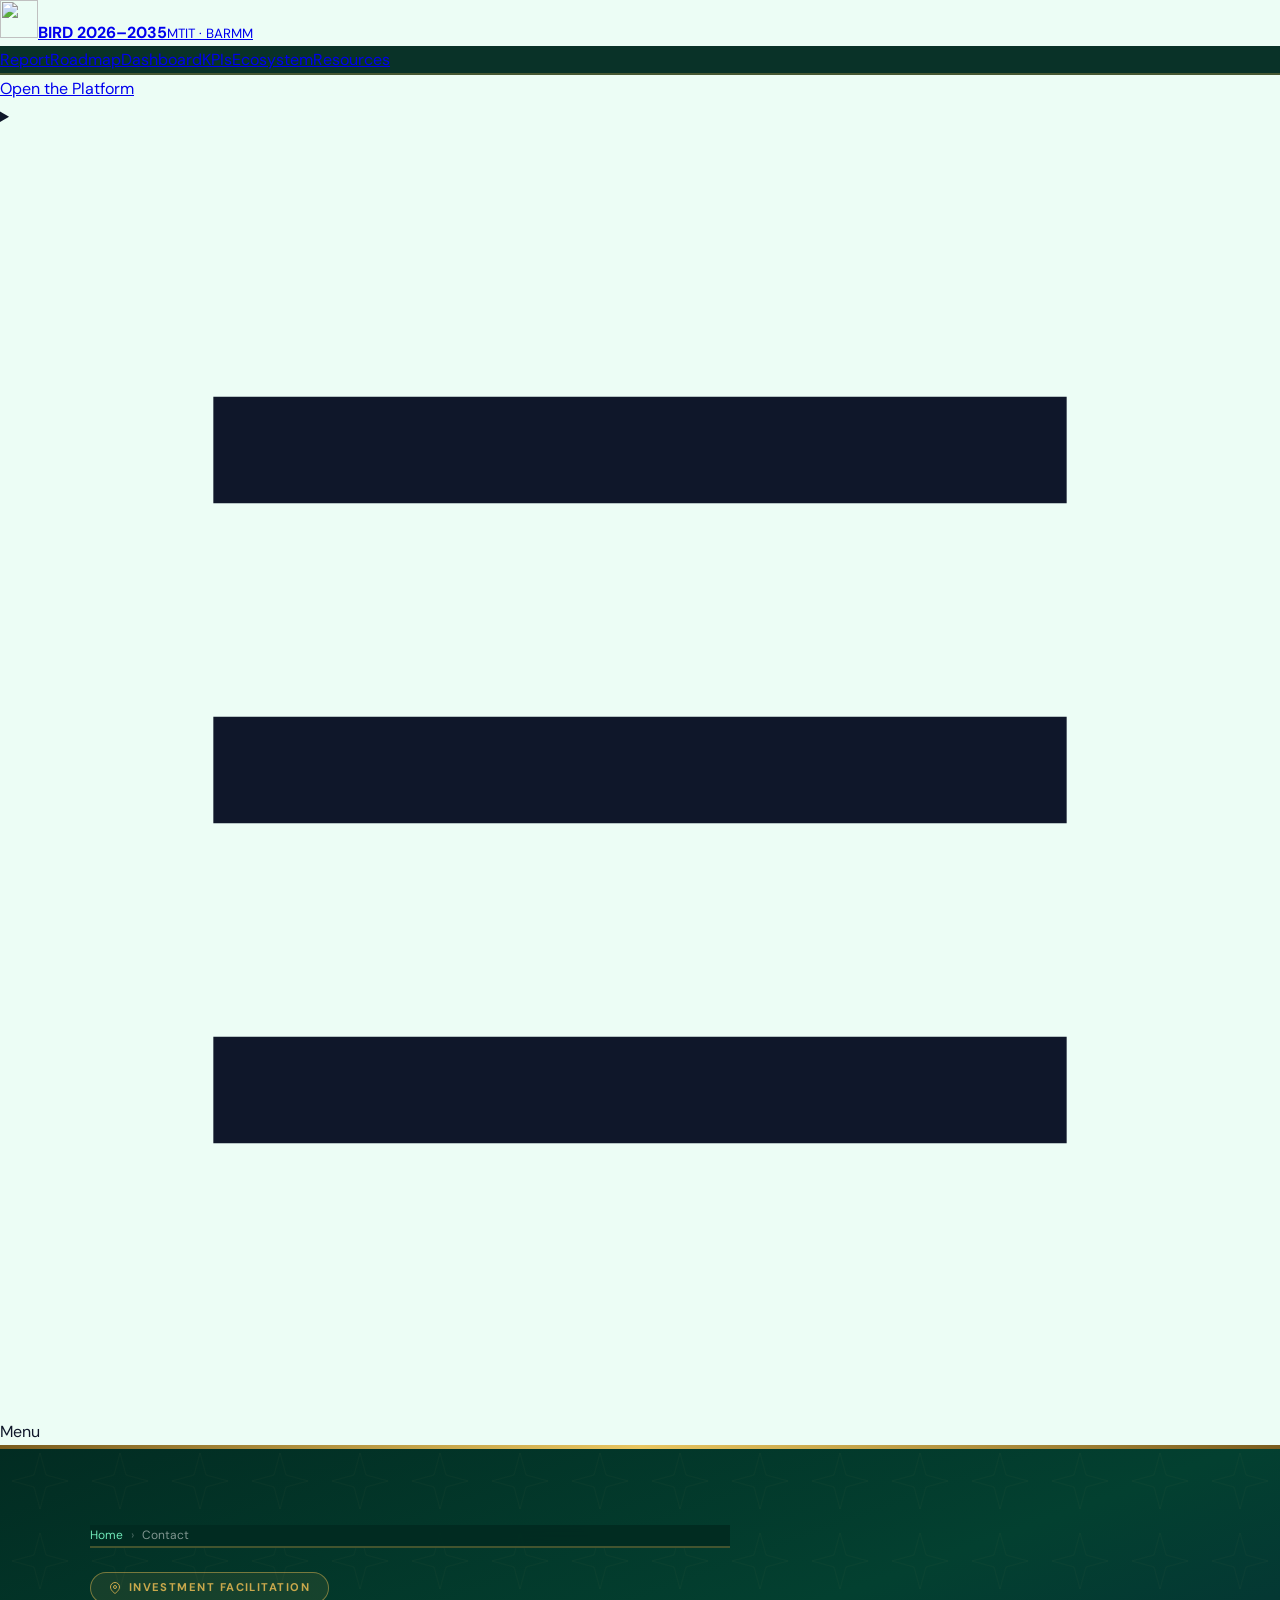
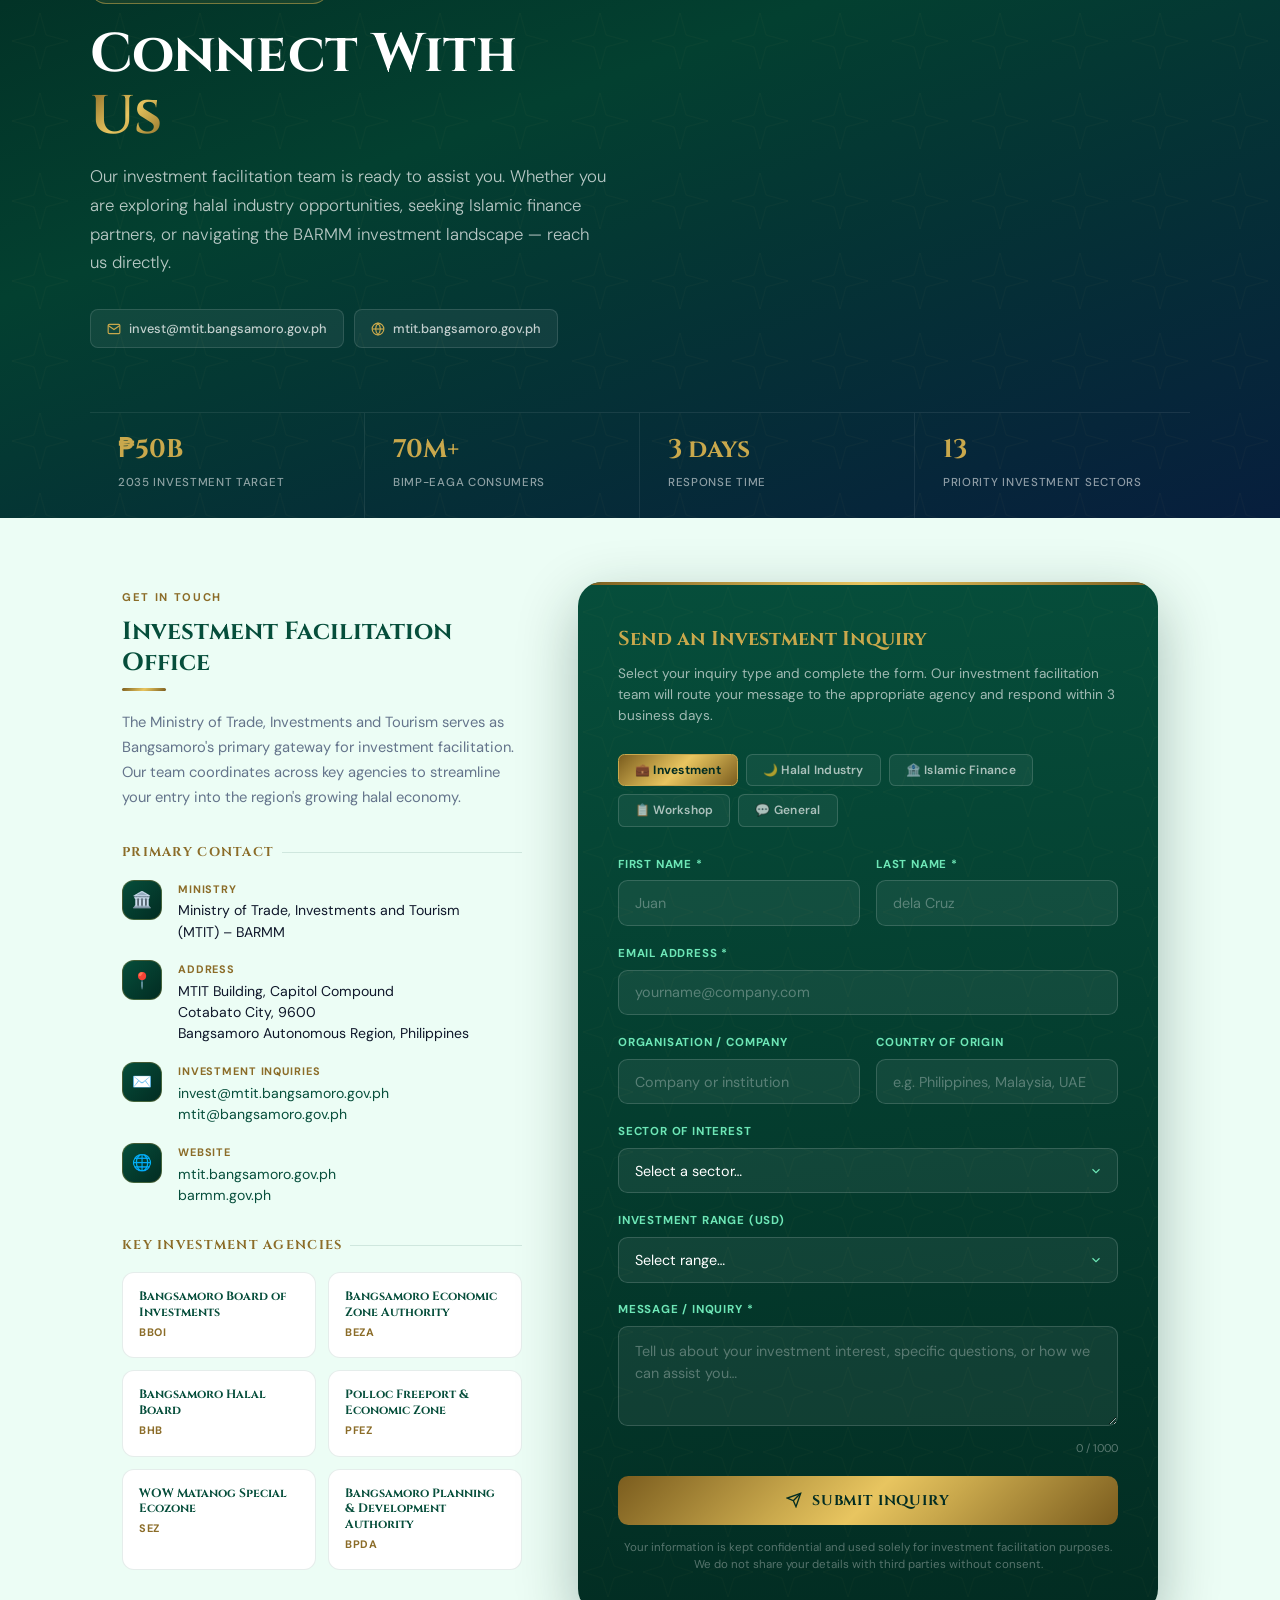
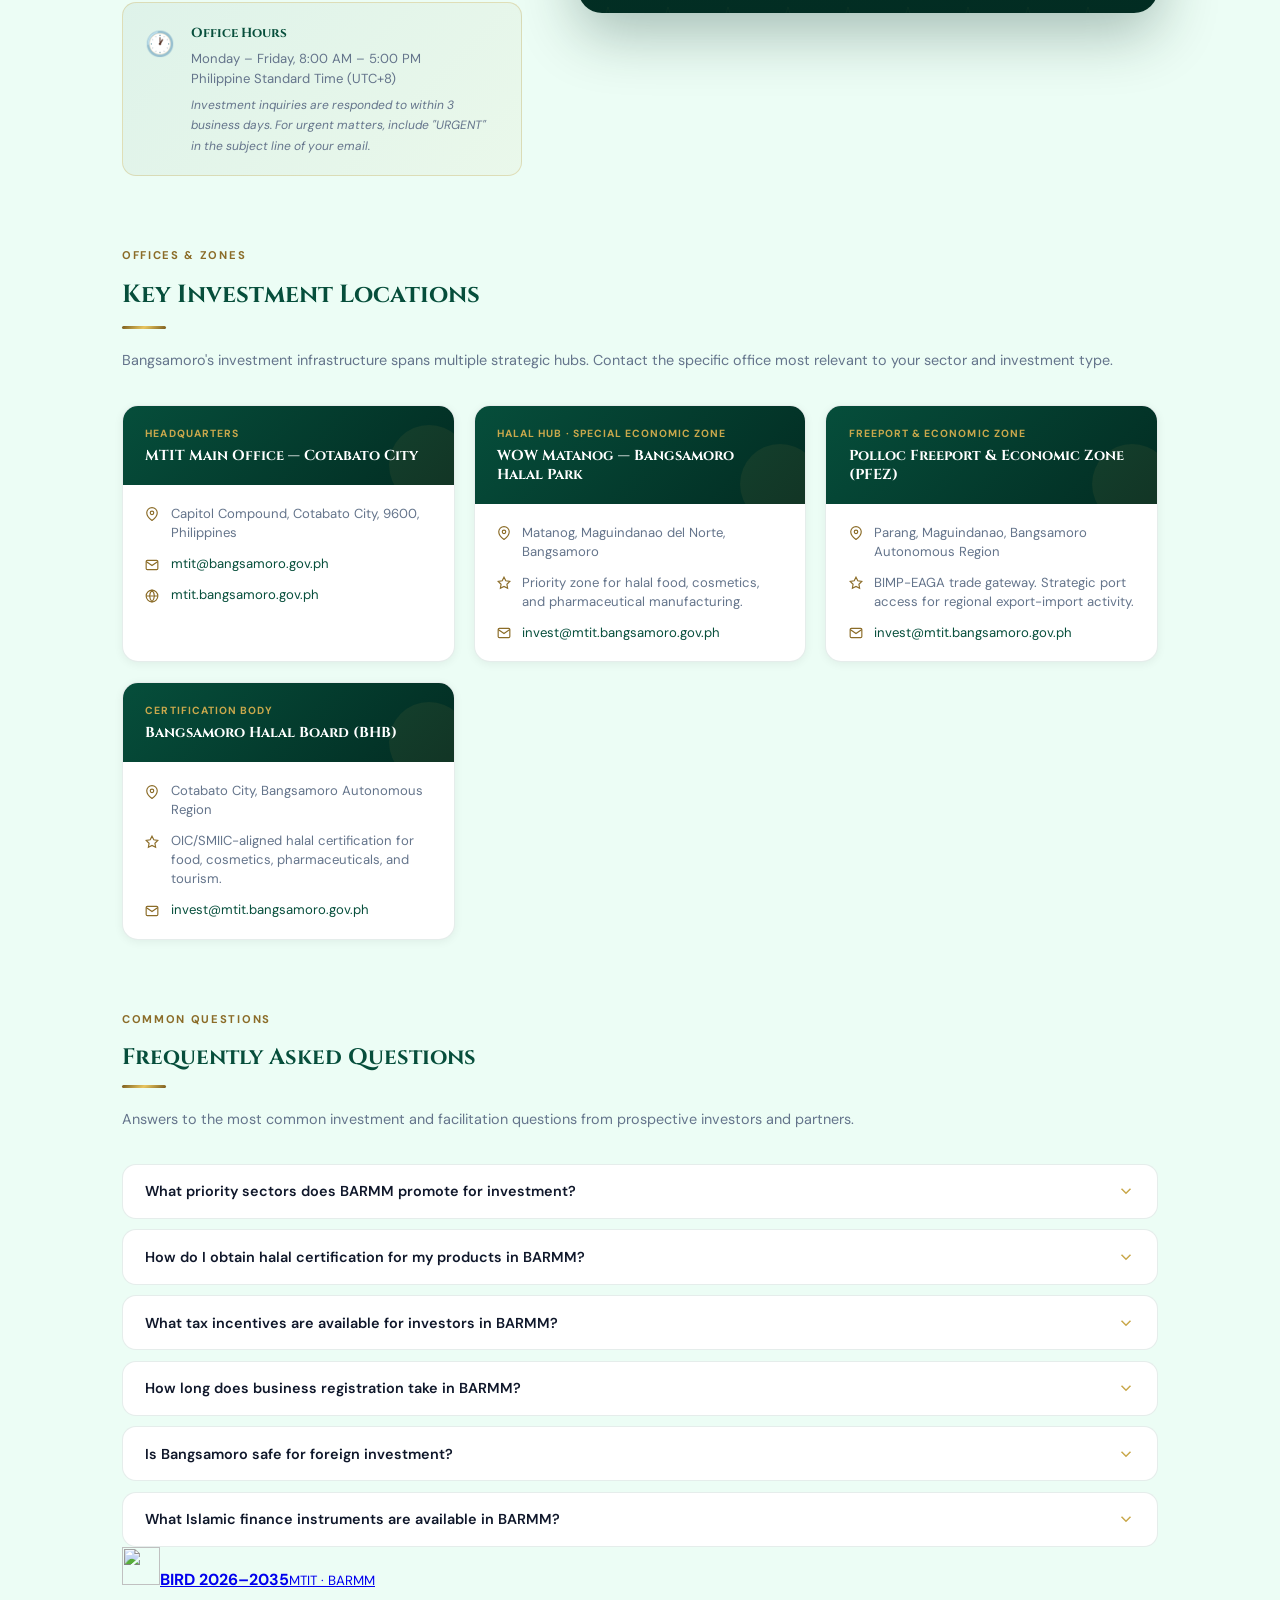
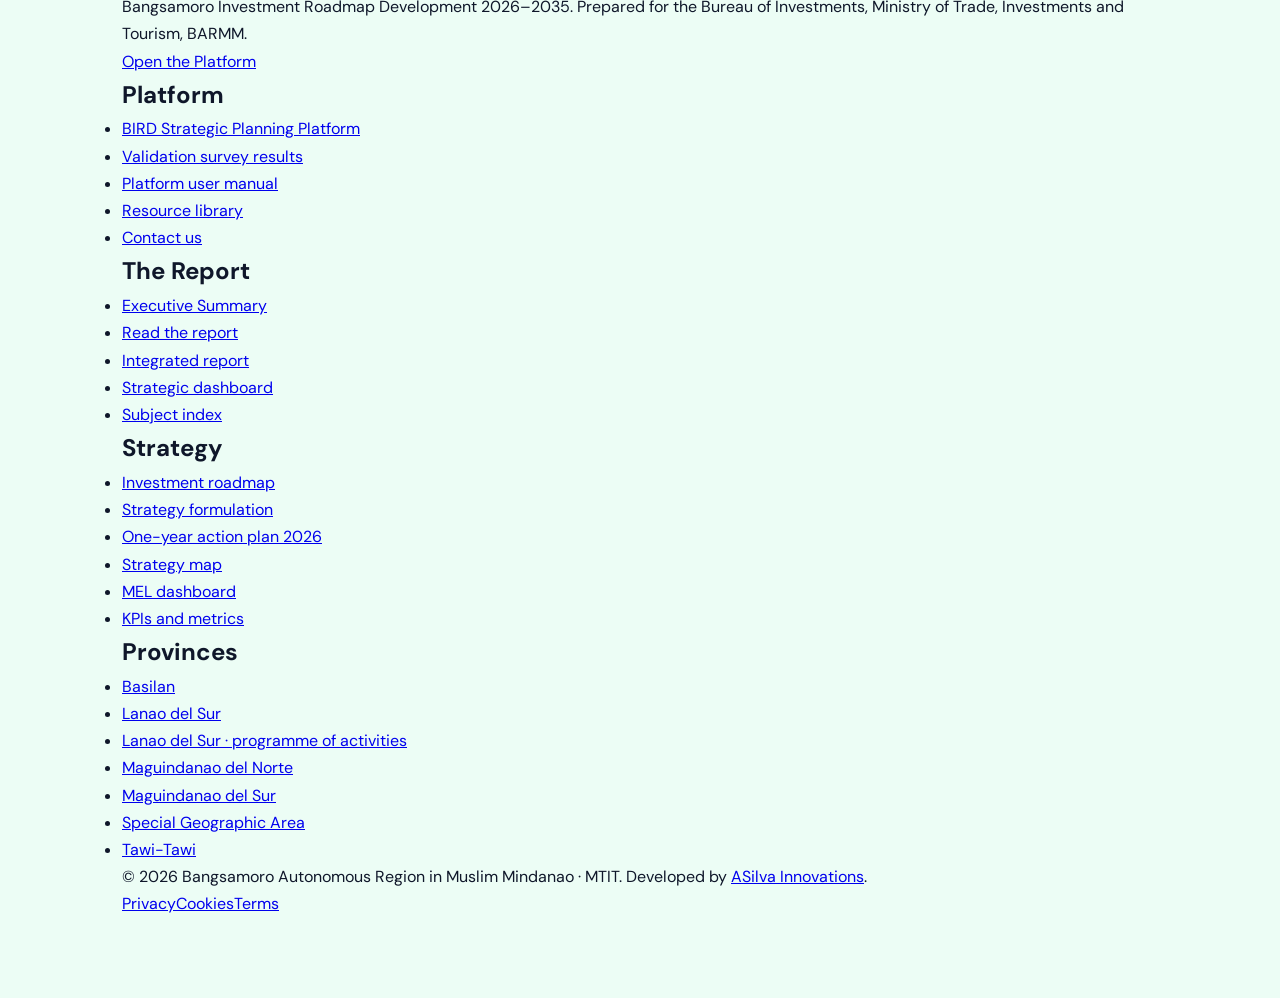
==== public/contact.html @ 00283b30 "Update print statement from 'Hello' to 'Goodbye'" ====
<!DOCTYPE html>
<html lang="en">
<head>
  <!-- Google tag (gtag.js) -->
<script async src="https://www.googletagmanager.com/gtag/js?id=G-2CNG7D15Q7"></script>
<script>
  window.dataLayer = window.dataLayer || [];
  function gtag(){dataLayer.push(arguments);}
  gtag('js', new Date());

  gtag('config', 'G-2CNG7D15Q7');
</script>
<meta charset="UTF-8">
<meta name="viewport" content="width=device-width, initial-scale=1.0">
<meta name="description" content="Contact MTIT-BARMM — Ministry of Trade, Investments and Tourism, Bangsamoro Autonomous Region. Reach our investment facilitation team for inquiries about halal industry, Islamic finance, and business opportunities.">
<title>Contact Us | MTIT–BARMM Investment Facilitation</title>
<link href="https://fonts.googleapis.com/css2?family=Cinzel:wght@400;600;700;900&family=DM+Sans:ital,wght@0,300;0,400;0,500;0,600;1,400&display=swap" rel="stylesheet">
<style>
/* ===== DESIGN TOKENS ===== */
:root{
  --dark-green:#022c22; --primary-green:#064e3b; --mid-green:#065f46;
  --light-green:#6ee7b7; --cream:#ecfdf5; --white:#ffffff;
  --text-dark:#0f172a; --text-muted:#64748b;
  --gold:#C9A84C; --gold-light:#E8C560; --gold-dark:#8B6C28;
  --gold-border:rgba(201,168,76,0.32); --gold-border-strong:rgba(201,168,76,0.55);
  --gold-glow:rgba(201,168,76,0.18);
  --gold-grad:linear-gradient(135deg,#7a5c1e 0%,#c9a84c 35%,#e8c560 50%,#c9a84c 65%,#7a5c1e 100%);
  --shadow-sm:0 2px 10px rgba(0,0,0,.06);
  --shadow-md:0 8px 30px rgba(0,0,0,.1);
  --shadow-lg:0 20px 60px rgba(0,0,0,.15);
}
*{margin:0;padding:0;box-sizing:border-box;}
html{scroll-behavior:smooth;}
body{font-family:'DM Sans',sans-serif;background:var(--cream);color:var(--text-dark);overflow-x:hidden;line-height:1.7;}

/* ===== NAV ===== */
nav{background:rgba(2,44,34,.97);backdrop-filter:blur(16px);position:sticky;top:0;z-index:300;border-bottom:2px solid var(--gold-border);transition:box-shadow .4s;}
nav.scrolled{box-shadow:0 4px 30px rgba(0,0,0,.5);}
.nav-inner{max-width:1300px;margin:0 auto;padding:.55rem 2rem;display:flex;justify-content:space-between;align-items:center;gap:1rem;}
.nav-logo img{height:52px;width:auto;object-fit:contain;display:block;}
.nav-links{display:flex;gap:1.5rem;list-style:none;align-items:center;}
.nav-links a{color:var(--light-green);text-decoration:none;font-size:.82rem;font-weight:500;letter-spacing:.03em;transition:color .3s;position:relative;white-space:nowrap;}
.nav-links a::after{content:'';position:absolute;bottom:-3px;left:0;width:0;height:2px;background:var(--gold);transition:width .3s;}
.nav-links a:hover{color:var(--gold);}
.nav-links a:hover::after{width:100%;}
.nav-links a.active{color:var(--gold);}
.nav-links a.active::after{width:100%;}
.nav-cta{background:var(--gold-grad)!important;color:var(--dark-green)!important;padding:.55rem 1.25rem;border-radius:.4rem;font-weight:700!important;font-size:.78rem!important;letter-spacing:.04em;text-transform:uppercase;}
.nav-cta::after{display:none!important;}
.nav-cta:hover{transform:translateY(-1px);box-shadow:0 6px 20px rgba(201,168,76,.35);}

/* ===== HERO ===== */
.hero{
  position:relative;overflow:hidden;
  background:linear-gradient(160deg,var(--dark-green) 0%,#034030 40%,#071e3d 100%);
  padding:5rem 2rem 0;
  color:white;
}
.hero::before{
  content:'';position:absolute;inset:0;
  background-image:url("data:image/svg+xml,%3Csvg width='80' height='80' viewBox='0 0 80 80' xmlns='http://www.w3.org/2000/svg'%3E%3Cpath d='M40 8L46 30L68 36L46 42L40 64L34 42L12 36L34 30Z' fill='none' stroke='%23C9A84C' stroke-width='0.5' opacity='0.07'/%3E%3C/svg%3E");
  pointer-events:none;
}
.hero::after{content:'';position:absolute;top:0;left:0;right:0;height:4px;background:var(--gold-grad);}
.hero-inner{max-width:1100px;margin:0 auto;position:relative;z-index:1;}
.hero-content{max-width:640px;padding-bottom:4rem;}
.breadcrumb{display:flex;align-items:center;gap:.5rem;margin-bottom:1.5rem;font-size:.75rem;color:rgba(255,255,255,.5);}
.breadcrumb a{color:var(--light-green);text-decoration:none;transition:color .3s;}
.breadcrumb a:hover{color:var(--gold);}
.breadcrumb-sep{color:rgba(255,255,255,.3);}
.hero-eyebrow{
  display:inline-flex;align-items:center;gap:.5rem;
  background:rgba(201,168,76,.1);border:1px solid var(--gold-border-strong);
  color:var(--gold);padding:.35rem 1.1rem;border-radius:2rem;
  font-size:.7rem;font-weight:700;letter-spacing:.13em;text-transform:uppercase;margin-bottom:1.25rem;
}
.hero-content h1{font-family:'Cinzel',serif;font-size:clamp(2rem,4.5vw,3.4rem);font-weight:700;line-height:1.15;margin-bottom:.85rem;}
.hero-content h1 .gold{background:var(--gold-grad);-webkit-background-clip:text;-webkit-text-fill-color:transparent;background-clip:text;}
.hero-content .lead{font-size:1.05rem;color:rgba(255,255,255,.72);max-width:520px;font-weight:300;line-height:1.7;margin-bottom:2rem;}
.hero-quick-links{display:flex;flex-wrap:wrap;gap:.65rem;}
.quick-link{
  display:flex;align-items:center;gap:.5rem;
  background:rgba(255,255,255,.06);border:1px solid rgba(255,255,255,.12);
  color:rgba(255,255,255,.75);padding:.5rem 1rem;border-radius:.5rem;
  font-size:.8rem;font-weight:500;text-decoration:none;
  transition:all .3s;
}
.quick-link svg{width:14px;height:14px;color:var(--gold);flex-shrink:0;}
.quick-link:hover{background:rgba(201,168,76,.1);border-color:var(--gold-border-strong);color:white;}

/* Hero visual strip */
.hero-strip{
  display:grid;grid-template-columns:repeat(4,1fr);
  border-top:1px solid rgba(255,255,255,.08);
  margin-top:0;
}
.strip-item{
  padding:1.5rem 1.75rem;border-right:1px solid rgba(255,255,255,.08);
  transition:background .3s;
}
.strip-item:last-child{border-right:none;}
.strip-item:hover{background:rgba(255,255,255,.04);}
.strip-num{font-family:'Cinzel',serif;font-size:1.6rem;font-weight:700;color:var(--gold);display:block;line-height:1;margin-bottom:.25rem;}
.strip-lbl{font-size:.72rem;color:rgba(255,255,255,.55);letter-spacing:.06em;text-transform:uppercase;font-weight:500;}

/* ===== PAGE LAYOUT ===== */
.page{max-width:1100px;margin:0 auto;padding:4rem 2rem 5rem;}

/* ===== SECTION LABEL ===== */
.sec-label{display:inline-block;font-size:.7rem;font-weight:700;letter-spacing:.15em;text-transform:uppercase;color:var(--gold-dark);margin-bottom:.55rem;}
.gold-div{width:44px;height:3px;background:var(--gold-grad);border-radius:2px;margin:.6rem 0 1.2rem;}

/* ===== CONTACT GRID ===== */
.contact-grid{display:grid;grid-template-columns:1fr 1.45fr;gap:3.5rem;align-items:start;}

/* ===== INFO PANEL ===== */
.info-panel{}
.info-panel h2{font-family:'Cinzel',serif;font-size:1.55rem;color:var(--primary-green);line-height:1.25;margin-bottom:.6rem;}
.info-panel .desc{color:var(--text-muted);font-size:.92rem;line-height:1.7;margin-bottom:2rem;}

.contact-block{margin-bottom:1.8rem;}
.contact-block-title{
  font-family:'Cinzel',serif;font-size:.8rem;font-weight:700;
  color:var(--gold-dark);letter-spacing:.1em;text-transform:uppercase;
  margin-bottom:1rem;display:flex;align-items:center;gap:.5rem;
}
.contact-block-title::after{content:'';flex:1;height:1px;background:rgba(6,78,59,.12);}

.contact-detail-row{display:flex;align-items:flex-start;gap:1rem;margin-bottom:1.1rem;}
.cd-icon{
  width:40px;height:40px;flex-shrink:0;
  background:linear-gradient(135deg,var(--primary-green),var(--dark-green));
  border:1px solid var(--gold-border);border-radius:.75rem;
  display:flex;align-items:center;justify-content:center;
  color:var(--gold);font-size:1rem;
}
.cd-body{}
.cd-label{font-size:.68rem;font-weight:700;letter-spacing:.08em;text-transform:uppercase;color:var(--gold-dark);margin-bottom:.15rem;}
.cd-value{font-size:.88rem;color:var(--text-dark);line-height:1.5;}
.cd-value a{color:var(--primary-green);text-decoration:none;transition:color .3s;}
.cd-value a:hover{color:var(--gold-dark);}

/* Agency cards */
.agency-grid{display:grid;grid-template-columns:1fr 1fr;gap:.75rem;margin-bottom:2rem;}
.agency-card{
  background:white;border:1px solid rgba(6,78,59,.1);border-radius:.75rem;
  padding:1rem;transition:all .3s;
}
.agency-card:hover{border-color:var(--gold-border-strong);transform:translateY(-2px);box-shadow:var(--shadow-sm);}
.agency-card-name{font-family:'Cinzel',serif;font-size:.75rem;font-weight:700;color:var(--primary-green);margin-bottom:.15rem;line-height:1.3;}
.agency-card-abbr{font-size:.68rem;color:var(--gold-dark);font-weight:700;letter-spacing:.06em;text-transform:uppercase;}

/* Hours badge */
.hours-box{
  background:linear-gradient(135deg,rgba(6,78,59,.06),rgba(201,168,76,.06));
  border:1px solid var(--gold-border);border-radius:.875rem;
  padding:1.2rem 1.4rem;display:flex;gap:1rem;align-items:flex-start;
}
.hours-icon{font-size:1.5rem;flex-shrink:0;margin-top:.1rem;}
.hours-body{}
.hours-title{font-family:'Cinzel',serif;font-size:.82rem;font-weight:700;color:var(--primary-green);margin-bottom:.25rem;}
.hours-text{font-size:.82rem;color:var(--text-muted);line-height:1.55;}
.hours-note{font-size:.75rem;color:var(--text-muted);margin-top:.35rem;font-style:italic;}

/* ===== FORM PANEL ===== */
.form-panel{
  background:linear-gradient(175deg,var(--primary-green) 0%,var(--dark-green) 100%);
  border-radius:1.5rem;padding:2.5rem;color:white;
  box-shadow:0 20px 60px rgba(2,44,34,.3);
  position:relative;overflow:hidden;
}
.form-panel::before{
  content:'';position:absolute;inset:0;
  background-image:url("data:image/svg+xml,%3Csvg width='60' height='60' viewBox='0 0 60 60' xmlns='http://www.w3.org/2000/svg'%3E%3Cpath d='M30 5L36 24L55 30L36 36L30 55L24 36L5 30L24 24Z' fill='none' stroke='%23C9A84C' stroke-width='0.4' opacity='0.07'/%3E%3C/svg%3E");
  pointer-events:none;
}
.form-panel::after{content:'';position:absolute;top:0;left:0;right:0;height:3px;background:var(--gold-grad);}
.form-panel-inner{position:relative;z-index:1;}
.form-header{margin-bottom:1.75rem;}
.form-header h2{font-family:'Cinzel',serif;font-size:1.25rem;color:var(--gold);margin-bottom:.4rem;}
.form-header p{color:rgba(255,255,255,.62);font-size:.85rem;line-height:1.55;}

/* Inquiry type tabs */
.inquiry-tabs{display:flex;gap:.5rem;margin-bottom:1.75rem;flex-wrap:wrap;}
.inq-tab{
  padding:.45rem 1rem;border-radius:.4rem;border:1px solid rgba(255,255,255,.15);
  background:rgba(255,255,255,.05);color:rgba(255,255,255,.65);
  font-family:'DM Sans',sans-serif;font-size:.75rem;font-weight:600;
  cursor:pointer;transition:all .25s;letter-spacing:.02em;
}
.inq-tab:hover{background:rgba(255,255,255,.1);border-color:rgba(255,255,255,.3);color:white;}
.inq-tab.active{background:var(--gold-grad);color:var(--dark-green);border-color:var(--gold);font-weight:700;}
.inq-tab:focus-visible{outline:2px solid var(--gold);outline-offset:2px;}

/* Form elements */
.form-row{display:grid;grid-template-columns:1fr 1fr;gap:1rem;}
.form-group{margin-bottom:1.1rem;}
.form-group label{
  display:block;font-size:.72rem;font-weight:700;
  letter-spacing:.07em;text-transform:uppercase;color:var(--light-green);
  margin-bottom:.4rem;
}
.form-group input,
.form-group select,
.form-group textarea{
  width:100%;padding:.8rem 1rem;
  background:rgba(255,255,255,.06);
  border:1px solid rgba(255,255,255,.15);border-radius:.6rem;
  color:white;font-family:'DM Sans',sans-serif;font-size:.9rem;
  transition:border-color .3s,background .3s;outline:none;
  appearance:none;-webkit-appearance:none;
}
.form-group input::placeholder,
.form-group textarea::placeholder{color:rgba(255,255,255,.3);}
.form-group input:focus,
.form-group select:focus,
.form-group textarea:focus{
  border-color:rgba(201,168,76,.55);background:rgba(255,255,255,.09);
}
.form-group select{
  background-image:url("data:image/svg+xml,%3Csvg xmlns='http://www.w3.org/2000/svg' viewBox='0 0 24 24' fill='none' stroke='%236ee7b7' stroke-width='2'%3E%3Cpolyline points='6 9 12 15 18 9'/%3E%3C/svg%3E");
  background-repeat:no-repeat;background-position:right .85rem center;background-size:14px;
  padding-right:2.5rem;cursor:pointer;
}
.form-group select option{background:var(--dark-green);color:white;}
.form-group textarea{resize:vertical;min-height:100px;line-height:1.55;}

/* Char counter */
.input-hint{font-size:.7rem;color:rgba(255,255,255,.35);margin-top:.3rem;text-align:right;}

/* Submit button */
.submit-btn{
  width:100%;padding:.95rem;margin-top:.6rem;
  background:var(--gold-grad);color:var(--dark-green);
  border:none;border-radius:.65rem;
  font-family:'Cinzel',serif;font-size:.88rem;font-weight:700;
  letter-spacing:.06em;text-transform:uppercase;cursor:pointer;
  transition:transform .3s,box-shadow .3s;
  display:flex;align-items:center;justify-content:center;gap:.6rem;
}
.submit-btn svg{width:16px;height:16px;}
.submit-btn:hover{transform:translateY(-2px);box-shadow:0 8px 28px rgba(201,168,76,.4);}
.submit-btn:focus-visible{outline:2px solid var(--gold-light);outline-offset:2px;}
.submit-btn:disabled{opacity:.6;cursor:not-allowed;transform:none;box-shadow:none;}

.form-note{text-align:center;font-size:.72rem;color:rgba(255,255,255,.33);margin-top:.85rem;line-height:1.5;}

/* Success state */
.form-success{
  display:none;text-align:center;padding:2rem 1rem;
}
.form-success.show{display:block;}
.success-icon{font-size:3rem;margin-bottom:1rem;}
.success-title{font-family:'Cinzel',serif;color:var(--gold);font-size:1.2rem;margin-bottom:.5rem;}
.success-text{color:rgba(255,255,255,.65);font-size:.88rem;line-height:1.6;}

/* ===== MAP / LOCATION SECTION ===== */
.location-section{margin-top:4rem;}
.location-header{margin-bottom:2rem;}
.location-header h2{font-family:'Cinzel',serif;font-size:1.55rem;color:var(--primary-green);margin-bottom:.4rem;}
.location-header p{color:var(--text-muted);font-size:.9rem;}

.locations-grid{display:grid;grid-template-columns:repeat(auto-fill,minmax(270px,1fr));gap:1.2rem;}
.loc-card{
  background:white;border-radius:1rem;overflow:hidden;
  border:1px solid rgba(6,78,59,.1);box-shadow:var(--shadow-sm);
  transition:transform .3s,box-shadow .3s;
}
.loc-card:hover{transform:translateY(-4px);box-shadow:var(--shadow-md);}
.loc-card-header{
  background:linear-gradient(135deg,var(--primary-green),var(--dark-green));
  padding:1.2rem 1.4rem;color:white;position:relative;overflow:hidden;
}
.loc-card-header::after{content:'';position:absolute;bottom:-20px;right:-15px;width:80px;height:80px;background:rgba(201,168,76,.08);border-radius:50%;}
.loc-type{font-size:.65rem;font-weight:700;letter-spacing:.1em;text-transform:uppercase;color:var(--gold);margin-bottom:.3rem;}
.loc-name{font-family:'Cinzel',serif;font-size:.9rem;font-weight:700;position:relative;z-index:1;line-height:1.3;}
.loc-body{padding:1.2rem 1.4rem;}
.loc-detail{display:flex;align-items:flex-start;gap:.7rem;margin-bottom:.75rem;}
.loc-detail:last-child{margin-bottom:0;}
.loc-detail svg{width:14px;height:14px;color:var(--gold-dark);flex-shrink:0;margin-top:.2rem;}
.loc-detail span{font-size:.82rem;color:var(--text-muted);line-height:1.45;}
.loc-detail a{color:var(--primary-green);text-decoration:none;transition:color .3s;}
.loc-detail a:hover{color:var(--gold-dark);}

/* ===== FAQ SECTION ===== */
.faq-section{margin-top:4rem;}
.faq-header{margin-bottom:2rem;}
.faq-header h2{font-family:'Cinzel',serif;font-size:1.4rem;color:var(--primary-green);margin-bottom:.35rem;}
.faq-header p{color:var(--text-muted);font-size:.9rem;}
.faq-list{display:flex;flex-direction:column;gap:.65rem;}
.faq-item{background:white;border-radius:.875rem;border:1px solid rgba(6,78,59,.1);overflow:hidden;transition:border-color .3s;}
.faq-item:hover{border-color:rgba(6,78,59,.22);}
.faq-question{
  width:100%;display:flex;align-items:center;justify-content:space-between;
  padding:1.1rem 1.4rem;background:none;border:none;cursor:pointer;
  text-align:left;gap:1rem;
  font-family:'DM Sans',sans-serif;font-size:.9rem;font-weight:600;color:var(--text-dark);
  transition:background .25s;
}
.faq-question:hover{background:rgba(6,78,59,.03);}
.faq-question:focus-visible{outline:2px solid var(--gold);outline-offset:-2px;}
.faq-chevron{width:18px;height:18px;color:var(--gold);flex-shrink:0;transition:transform .3s;}
.faq-item.open .faq-chevron{transform:rotate(180deg);}
.faq-answer{
  max-height:0;overflow:hidden;
  transition:max-height .35s ease,padding .35s ease;
  padding:0 1.4rem;
}
.faq-item.open .faq-answer{max-height:300px;padding:0 1.4rem 1.2rem;}
.faq-answer p{font-size:.86rem;color:var(--text-muted);line-height:1.65;}
.faq-answer a{color:var(--primary-green);text-decoration:none;}
.faq-answer a:hover{color:var(--gold-dark);}

/* ===== SOCIAL / CTA BAR ===== */
.cta-bar{
  margin-top:4rem;
  background:linear-gradient(135deg,var(--primary-green),var(--dark-green));
  border-radius:1.25rem;padding:2.5rem 3rem;
  display:flex;align-items:center;justify-content:space-between;gap:2rem;
  flex-wrap:wrap;position:relative;overflow:hidden;
}
.cta-bar::before{content:'';position:absolute;inset:0;background-image:url("data:image/svg+xml,%3Csvg width='80' height='80' viewBox='0 0 80 80' xmlns='http://www.w3.org/2000/svg'%3E%3Cpath d='M40 8L46 30L68 36L46 42L40 64L34 42L12 36L34 30Z' fill='none' stroke='%23C9A84C' stroke-width='0.4' opacity='0.06'/%3E%3C/svg%3E');pointer-events:none;}
.cta-bar::after{content:'';position:absolute;top:0;left:0;right:0;height:3px;background:var(--gold-grad);}
.cta-bar-text{position:relative;z-index:1;}
.cta-bar-text h3{font-family:'Cinzel',serif;color:var(--gold);font-size:1.2rem;margin-bottom:.3rem;}
.cta-bar-text p{color:rgba(255,255,255,.62);font-size:.88rem;}
.cta-bar-actions{display:flex;gap:.75rem;flex-wrap:wrap;position:relative;z-index:1;}
.cta-bar-btn{
  display:flex;align-items:center;gap:.5rem;
  padding:.75rem 1.4rem;border-radius:.55rem;
  font-family:'DM Sans',sans-serif;font-size:.82rem;font-weight:700;
  text-decoration:none;letter-spacing:.03em;transition:all .3s;
}
.cta-bar-btn.primary{background:var(--gold-grad);color:var(--dark-green);}
.cta-bar-btn.primary:hover{transform:translateY(-2px);box-shadow:0 8px 25px rgba(201,168,76,.35);}
.cta-bar-btn.secondary{background:rgba(255,255,255,.07);color:rgba(255,255,255,.8);border:1px solid rgba(255,255,255,.18);}
.cta-bar-btn.secondary:hover{background:rgba(255,255,255,.12);color:white;border-color:rgba(255,255,255,.3);}
.cta-bar-btn svg{width:15px;height:15px;}

/* ===== FADE-IN ===== */
.fi{opacity:0;transform:translateY(22px);transition:opacity .7s ease,transform .7s ease;}
.fi.vis{opacity:1;transform:none;}
.fi-1{transition-delay:.08s;}.fi-2{transition-delay:.16s;}.fi-3{transition-delay:.24s;}.fi-4{transition-delay:.32s;}

/* ===== RESPONSIVE ===== */
@media(max-width:1024px){.contact-grid{grid-template-columns:1fr;gap:2.5rem;}.hero-strip{grid-template-columns:repeat(2,1fr);}.footer-top{grid-template-columns:1fr 1fr;}}
@media(max-width:768px){.nav-links{display:none;}.hero-strip{grid-template-columns:1fr;}.form-row{grid-template-columns:1fr;}.cta-bar{flex-direction:column;align-items:flex-start;padding:2rem;}.agency-grid{grid-template-columns:1fr;}.locations-grid{grid-template-columns:1fr;}.footer-top{grid-template-columns:1fr;}}
@media(max-width:480px){.page{padding:3rem 1rem 4rem;}.inquiry-tabs{flex-direction:column;}}
::-webkit-scrollbar{width:5px;height:5px;}
::-webkit-scrollbar-track{background:var(--cream);}
::-webkit-scrollbar-thumb{background:var(--gold-dark);border-radius:3px;}
</style>
<style id="mtit-seal">
/* Shared MTIT seal: one circular treatment on every page (matches the SPA's <MTITLogo/>). */
img.mtit-seal{width:52px;height:52px;max-width:none;border-radius:50%;object-fit:contain;border:2px solid rgba(201,168,76,.32);background:#022c22;display:block;flex-shrink:0}
img.mtit-seal.mtit-seal--sm{width:44px;height:44px}
</style>
<meta name="theme-color" content="#022c22">


<!-- bird-chrome:head --><link rel="manifest" href="manifest.json"><link rel="apple-touch-icon" href="assets/MTIT-logo-192.png"><link rel="icon" type="image/png" href="assets/MTIT-logo-192.png"><link rel="stylesheet" href="assets/site-chrome.css"><script defer src="assets/site-chrome.js"></script><!-- /bird-chrome:head --></head>
<body class="bc-on"><!-- bird-chrome:stub --><div hidden aria-hidden="true" data-legacy-stub><div id="navbar"></div></div><!-- /bird-chrome:stub --><!-- bird-chrome:bar --><header class="bc-scope bc-bar" role="banner"><div class="bc-in"><a class="bc-brand" href="https://bird-boi.mtit-barmm.com/" aria-label="BIRD 2026–2035 Investment Roadmap — home"><img class="bc-seal" src="assets/MTIT-logo-circle.webp" width="38" height="38" alt="" decoding="async" onerror="this.onerror=null;this.src='assets/MTIT-logo-circle.png'"><span class="bc-word"><strong>BIRD <span>2026–2035</span></strong><small>MTIT · BARMM</small></span></a><nav class="bc-primary" aria-label="Main"><a href="report/executive-summary.html">Report</a><a href="roadmap.html">Roadmap</a><a href="dashboard.html">Dashboard</a><a href="kpi.html">KPIs</a><a href="ieb.html">Ecosystem</a><a href="resources.html">Resources</a></nav><a class="bc-cta" href="https://bird-boi.mtit-barmm.com/platform">Open the Platform</a><details class="bc-menu"><summary aria-label="Open site menu" aria-expanded="false"><svg viewBox="0 0 24 24" fill="none" stroke="currentColor" stroke-width="2" aria-hidden="true"><path d="M4 6h16M4 12h16M4 18h16"/></svg><span>Menu</span></summary><nav class="bc-panel" aria-label="Site menu"><div class="bc-group"><h2>Platform</h2><ul><li><a href="https://bird-boi.mtit-barmm.com/platform"><span>BIRD Strategic Planning Platform<small>SWOT → Systems → Strategy → BSC → PAPs → MEL</small></span></a></li><li><a href="survey-dashboard.html"><span>Validation survey results<small>Closed · n = 76</small></span></a></li><li><a href="user-manual.html"><span>Platform user manual</span></a></li></ul></div><div class="bc-group"><h2>The Report</h2><ul><li><a href="report/executive-summary.html"><span>Executive Summary</span></a></li><li><a href="report/Chapter1.html"><span>Read the report<small>Chapters 1–7</small></span></a></li><li><a href="report/integrated-report.html"><span>Integrated report<small>Single-volume edition</small></span></a></li><li><a href="report/strategic-dashboard.html"><span>Strategic dashboard</span></a></li><li><a href="report/Indexes.html"><span>Subject index</span></a></li></ul></div><div class="bc-group"><h2>Strategy</h2><ul><li><a href="roadmap.html"><span>Investment roadmap</span></a></li><li><a href="options.html"><span>Strategy formulation</span></a></li><li><a href="action-plan.html"><span>One-year action plan 2026</span></a></li><li><a href="strategy-map.html"><span>Strategy map</span></a></li><li><a href="dashboard.html"><span>MEL dashboard</span></a></li><li><a href="kpi.html"><span>KPIs and metrics</span></a></li><li><a href="ieb.html"><span>BEIE ecosystem framework</span></a></li><li><a href="actors-value-network.html"><span>Actors and value network</span></a></li></ul></div><div class="bc-group"><h2>Provinces</h2><ul><li><a href="basilan-outlook.html"><span>Basilan</span></a></li><li><a href="lanao-delsur-outlook.html"><span>Lanao del Sur</span></a></li><li><a href="lds-poa.html"><span>Lanao del Sur · programme of activities</span></a></li><li><a href="maguindanao-delnorte-outlook.html"><span>Maguindanao del Norte</span></a></li><li><a href="maguindanao-delsur-outlook.html"><span>Maguindanao del Sur</span></a></li><li><a href="sga-outlook.html"><span>Special Geographic Area</span></a></li><li><a href="tawi-tawi-outlook.html"><span>Tawi-Tawi</span></a></li><li><a href="tawi-tawi-validation-workshop.html"><span>Tawi-Tawi validation workshop</span></a></li></ul></div><div class="bc-group"><h2>Learn more</h2><ul><li><a href="resources.html"><span>Resource library</span></a></li><li><a href="slides.html"><span>Presentation slides</span></a></li><li><a href="student-guide.html"><span>BEIE student&#x27;s guide</span></a></li><li><a href="contact.html" aria-current="page"><span>Contact us</span></a></li></ul></div></nav></details></div></header><!-- /bird-chrome:bar --><!-- NAV -->


<!-- HERO -->
<header class="hero" role="banner">
  <div class="hero-inner">
    <div class="hero-content">
      <nav class="breadcrumb" aria-label="Breadcrumb">
        <a href="https://bird-boi.mtit-barmm.com/">Home</a>
        <span class="breadcrumb-sep" aria-hidden="true">›</span>
        <span aria-current="page">Contact</span>
      </nav>
      <div class="hero-eyebrow">
        <svg width="12" height="12" viewBox="0 0 24 24" fill="none" stroke="currentColor" stroke-width="2" aria-hidden="true"><path d="M21 10c0 7-9 13-9 13s-9-6-9-13a9 9 0 0118 0z"/><circle cx="12" cy="10" r="3"/></svg>
        Investment Facilitation
      </div>
      <h1>Connect With<br><span class="gold">Us</span></h1>
      <p class="lead">Our investment facilitation team is ready to assist you. Whether you are exploring halal industry opportunities, seeking Islamic finance partners, or navigating the BARMM investment landscape — reach us directly.</p>
      <div class="hero-quick-links">
        <a href="mailto:invest@mtit.bangsamoro.gov.ph" class="quick-link">
          <svg viewBox="0 0 24 24" fill="none" stroke="currentColor" stroke-width="2" aria-hidden="true"><path d="M4 4h16c1.1 0 2 .9 2 2v12c0 1.1-.9 2-2 2H4c-1.1 0-2-.9-2-2V6c0-1.1.9-2 2-2z"/><polyline points="22,6 12,13 2,6"/></svg>
          invest@mtit.bangsamoro.gov.ph
        </a>
        <a href="https://mtit.bangsamoro.gov.ph" target="_blank" rel="noopener" class="quick-link">
          <svg viewBox="0 0 24 24" fill="none" stroke="currentColor" stroke-width="2" aria-hidden="true"><circle cx="12" cy="12" r="10"/><line x1="2" y1="12" x2="22" y2="12"/><path d="M12 2a15.3 15.3 0 014 10 15.3 15.3 0 01-4 10 15.3 15.3 0 01-4-10 15.3 15.3 0 014-10z"/></svg>
          mtit.bangsamoro.gov.ph
        </a>
      </div>
    </div>
    <!-- strip -->
    <div class="hero-strip" role="list" aria-label="Key facts">
      <div class="strip-item" role="listitem"><span class="strip-num">₱50B</span><span class="strip-lbl">2035 Investment Target</span></div>
      <div class="strip-item" role="listitem"><span class="strip-num">70M+</span><span class="strip-lbl">BIMP-EAGA Consumers</span></div>
      <div class="strip-item" role="listitem"><span class="strip-num">3 days</span><span class="strip-lbl">Response Time</span></div>
      <div class="strip-item" role="listitem"><span class="strip-num">13</span><span class="strip-lbl">Priority Investment Sectors</span></div>
    </div>
  </div>
</header>

<!-- PAGE BODY -->
<div class="page">

  <!-- MAIN CONTACT GRID -->
  <div class="contact-grid fi" id="inquiry-form">

    <!-- LEFT: INFO -->
    <aside class="info-panel" aria-label="Contact information">
      <span class="sec-label">Get In Touch</span>
      <h2>Investment Facilitation Office</h2>
      <div class="gold-div"></div>
      <p class="desc">The Ministry of Trade, Investments and Tourism serves as Bangsamoro's primary gateway for investment facilitation. Our team coordinates across key agencies to streamline your entry into the region's growing halal economy.</p>

      <div class="contact-block">
        <div class="contact-block-title">Primary Contact</div>

        <div class="contact-detail-row">
          <div class="cd-icon" aria-hidden="true">🏛️</div>
          <div class="cd-body">
            <div class="cd-label">Ministry</div>
            <div class="cd-value">Ministry of Trade, Investments and Tourism<br>(MTIT) – BARMM</div>
          </div>
        </div>

        <div class="contact-detail-row">
          <div class="cd-icon" aria-hidden="true">📍</div>
          <div class="cd-body">
            <div class="cd-label">Address</div>
            <div class="cd-value">MTIT Building, Capitol Compound<br>Cotabato City, 9600<br>Bangsamoro Autonomous Region, Philippines</div>
          </div>
        </div>

        <div class="contact-detail-row">
          <div class="cd-icon" aria-hidden="true">✉️</div>
          <div class="cd-body">
            <div class="cd-label">Investment Inquiries</div>
            <div class="cd-value">
              <a href="mailto:invest@mtit.bangsamoro.gov.ph">invest@mtit.bangsamoro.gov.ph</a><br>
              <a href="mailto:mtit@bangsamoro.gov.ph">mtit@bangsamoro.gov.ph</a>
            </div>
          </div>
        </div>

        <div class="contact-detail-row">
          <div class="cd-icon" aria-hidden="true">🌐</div>
          <div class="cd-body">
            <div class="cd-label">Website</div>
            <div class="cd-value">
              <a href="https://mtit.bangsamoro.gov.ph" target="_blank" rel="noopener">mtit.bangsamoro.gov.ph</a><br>
              <a href="https://barmm.gov.ph" target="_blank" rel="noopener">barmm.gov.ph</a>
            </div>
          </div>
        </div>
      </div>

      <div class="contact-block">
        <div class="contact-block-title">Key Investment Agencies</div>
        <div class="agency-grid">
          <div class="agency-card"><div class="agency-card-name">Bangsamoro Board of Investments</div><div class="agency-card-abbr">BBOI</div></div>
          <div class="agency-card"><div class="agency-card-name">Bangsamoro Economic Zone Authority</div><div class="agency-card-abbr">BEZA</div></div>
          <div class="agency-card"><div class="agency-card-name">Bangsamoro Halal Board</div><div class="agency-card-abbr">BHB</div></div>
          <div class="agency-card"><div class="agency-card-name">Polloc Freeport &amp; Economic Zone</div><div class="agency-card-abbr">PFEZ</div></div>
          <div class="agency-card"><div class="agency-card-name">WOW Matanog Special Ecozone</div><div class="agency-card-abbr">SEZ</div></div>
          <div class="agency-card"><div class="agency-card-name">Bangsamoro Planning &amp; Development Authority</div><div class="agency-card-abbr">BPDA</div></div>
        </div>
      </div>

      <div class="hours-box">
        <div class="hours-icon" aria-hidden="true">🕐</div>
        <div class="hours-body">
          <div class="hours-title">Office Hours</div>
          <div class="hours-text">Monday – Friday, 8:00 AM – 5:00 PM<br>Philippine Standard Time (UTC+8)</div>
          <div class="hours-note">Investment inquiries are responded to within 3 business days. For urgent matters, include "URGENT" in the subject line of your email.</div>
        </div>
      </div>
    </aside>

    <!-- RIGHT: FORM -->
    <div class="form-panel" id="form-panel" role="main" aria-label="Investment inquiry form">
      <div class="form-panel-inner">
        <div class="form-header">
          <h2>Send an Investment Inquiry</h2>
          <p>Select your inquiry type and complete the form. Our investment facilitation team will route your message to the appropriate agency and respond within 3 business days.</p>
        </div>

        <!-- Inquiry type tabs -->
        <div class="inquiry-tabs" role="tablist" aria-label="Inquiry type">
          <button class="inq-tab active" role="tab" aria-selected="true" onclick="setTab(this,'investment')" data-tab="investment">💼 Investment</button>
          <button class="inq-tab" role="tab" aria-selected="false" onclick="setTab(this,'halal')" data-tab="halal">🌙 Halal Industry</button>
          <button class="inq-tab" role="tab" aria-selected="false" onclick="setTab(this,'finance')" data-tab="finance">🏦 Islamic Finance</button>
          <button class="inq-tab" role="tab" aria-selected="false" onclick="setTab(this,'workshop')" data-tab="workshop">📋 Workshop</button>
          <button class="inq-tab" role="tab" aria-selected="false" onclick="setTab(this,'general')" data-tab="general">💬 General</button>
        </div>

        <!-- Form -->
        <form id="inquiryForm" novalidate aria-label="Investment inquiry" onsubmit="handleSubmit(event)">
          <input type="hidden" name="inquiry_type" id="inquiry_type" value="investment">

          <div class="form-row">
            <div class="form-group">
              <label for="first_name">First Name <span aria-hidden="true">*</span></label>
              <input type="text" id="first_name" name="first_name" placeholder="Juan" required autocomplete="given-name">
            </div>
            <div class="form-group">
              <label for="last_name">Last Name <span aria-hidden="true">*</span></label>
              <input type="text" id="last_name" name="last_name" placeholder="dela Cruz" required autocomplete="family-name">
            </div>
          </div>

          <div class="form-group">
            <label for="email">Email Address <span aria-hidden="true">*</span></label>
            <input type="email" id="email" name="email" placeholder="yourname@company.com" required autocomplete="email">
          </div>

          <div class="form-row">
            <div class="form-group">
              <label for="organisation">Organisation / Company</label>
              <input type="text" id="organisation" name="organisation" placeholder="Company or institution" autocomplete="organization">
            </div>
            <div class="form-group">
              <label for="country">Country of Origin</label>
              <input type="text" id="country" name="country" placeholder="e.g. Philippines, Malaysia, UAE" autocomplete="country-name">
            </div>
          </div>

          <div class="form-group" id="sector-group">
            <label for="sector">Sector of Interest</label>
            <select id="sector" name="sector">
              <option value="" disabled selected>Select a sector…</option>
              <option>Halal Food &amp; Beverage</option>
              <option>Halal Cosmetics &amp; Personal Care</option>
              <option>Halal Pharmaceuticals</option>
              <option>Islamic Finance &amp; Banking</option>
              <option>Agribusiness &amp; Fisheries</option>
              <option>Renewable Energy</option>
              <option>Tourism &amp; Hospitality</option>
              <option>Digital Infrastructure &amp; ICT</option>
              <option>Manufacturing &amp; Ecozone</option>
              <option>Infrastructure &amp; Logistics</option>
              <option>Other</option>
            </select>
          </div>

          <div class="form-group" id="investment-range-group">
            <label for="investment_range">Investment Range (USD)</label>
            <select id="investment_range" name="investment_range">
              <option value="" disabled selected>Select range…</option>
              <option>Under $100,000</option>
              <option>$100,000 – $500,000</option>
              <option>$500,000 – $1 Million</option>
              <option>$1M – $5M</option>
              <option>$5M – $10M</option>
              <option>Above $10M</option>
              <option>Prefer not to disclose</option>
            </select>
          </div>

          <div class="form-group">
            <label for="message">Message / Inquiry <span aria-hidden="true">*</span></label>
            <textarea id="message" name="message" placeholder="Tell us about your investment interest, specific questions, or how we can assist you…" required maxlength="1000" oninput="updateCount(this)"></textarea>
            <div class="input-hint"><span id="char-count">0</span> / 1000</div>
          </div>

          <button type="submit" class="submit-btn" id="submitBtn">
            <svg viewBox="0 0 24 24" fill="none" stroke="currentColor" stroke-width="2" aria-hidden="true"><line x1="22" y1="2" x2="11" y2="13"/><polygon points="22 2 15 22 11 13 2 9 22 2"/></svg>
            Submit Inquiry
          </button>

          <p class="form-note" role="note">Your information is kept confidential and used solely for investment facilitation purposes.<br>We do not share your details with third parties without consent.</p>
        </form>

        <!-- Success message -->
        <div class="form-success" id="formSuccess" aria-live="polite" aria-atomic="true">
          <div class="success-icon" aria-hidden="true">✅</div>
          <div class="success-title">Inquiry Submitted Successfully</div>
          <p class="success-text">Thank you for reaching out. Our investment facilitation team will review your inquiry and respond within 3 business days at the email address you provided.<br><br>For urgent matters, email us directly at <a href="mailto:invest@mtit.bangsamoro.gov.ph" style="color:var(--light-green)">invest@mtit.bangsamoro.gov.ph</a></p>
        </div>
      </div>
    </div>

  </div><!-- /contact-grid -->

  <!-- OFFICES -->
  <div class="location-section fi">
    <div class="location-header">
      <span class="sec-label">Offices &amp; Zones</span>
      <h2>Key Investment Locations</h2>
      <div class="gold-div"></div>
      <p>Bangsamoro's investment infrastructure spans multiple strategic hubs. Contact the specific office most relevant to your sector and investment type.</p>
    </div>
    <div class="locations-grid">

      <div class="loc-card fi fi-1">
        <div class="loc-card-header">
          <div class="loc-type">Headquarters</div>
          <div class="loc-name">MTIT Main Office — Cotabato City</div>
        </div>
        <div class="loc-body">
          <div class="loc-detail">
            <svg viewBox="0 0 24 24" fill="none" stroke="currentColor" stroke-width="2" aria-hidden="true"><path d="M21 10c0 7-9 13-9 13s-9-6-9-13a9 9 0 0118 0z"/><circle cx="12" cy="10" r="3"/></svg>
            <span>Capitol Compound, Cotabato City, 9600, Philippines</span>
          </div>
          <div class="loc-detail">
            <svg viewBox="0 0 24 24" fill="none" stroke="currentColor" stroke-width="2" aria-hidden="true"><path d="M4 4h16c1.1 0 2 .9 2 2v12c0 1.1-.9 2-2 2H4c-1.1 0-2-.9-2-2V6c0-1.1.9-2 2-2z"/><polyline points="22,6 12,13 2,6"/></svg>
            <span><a href="mailto:mtit@bangsamoro.gov.ph">mtit@bangsamoro.gov.ph</a></span>
          </div>
          <div class="loc-detail">
            <svg viewBox="0 0 24 24" fill="none" stroke="currentColor" stroke-width="2" aria-hidden="true"><circle cx="12" cy="12" r="10"/><line x1="2" y1="12" x2="22" y2="12"/><path d="M12 2a15.3 15.3 0 014 10 15.3 15.3 0 01-4 10 15.3 15.3 0 01-4-10 15.3 15.3 0 014-10z"/></svg>
            <span><a href="https://mtit.bangsamoro.gov.ph" target="_blank" rel="noopener">mtit.bangsamoro.gov.ph</a></span>
          </div>
        </div>
      </div>

      <div class="loc-card fi fi-2">
        <div class="loc-card-header">
          <div class="loc-type">Halal Hub · Special Economic Zone</div>
          <div class="loc-name">WOW Matanog — Bangsamoro Halal Park</div>
        </div>
        <div class="loc-body">
          <div class="loc-detail">
            <svg viewBox="0 0 24 24" fill="none" stroke="currentColor" stroke-width="2" aria-hidden="true"><path d="M21 10c0 7-9 13-9 13s-9-6-9-13a9 9 0 0118 0z"/><circle cx="12" cy="10" r="3"/></svg>
            <span>Matanog, Maguindanao del Norte, Bangsamoro</span>
          </div>
          <div class="loc-detail">
            <svg viewBox="0 0 24 24" fill="none" stroke="currentColor" stroke-width="2" aria-hidden="true"><polygon points="12 2 15.09 8.26 22 9.27 17 14.14 18.18 21.02 12 17.77 5.82 21.02 7 14.14 2 9.27 8.91 8.26 12 2"/></svg>
            <span>Priority zone for halal food, cosmetics, and pharmaceutical manufacturing.</span>
          </div>
          <div class="loc-detail">
            <svg viewBox="0 0 24 24" fill="none" stroke="currentColor" stroke-width="2" aria-hidden="true"><path d="M4 4h16c1.1 0 2 .9 2 2v12c0 1.1-.9 2-2 2H4c-1.1 0-2-.9-2-2V6c0-1.1.9-2 2-2z"/><polyline points="22,6 12,13 2,6"/></svg>
            <span><a href="mailto:invest@mtit.bangsamoro.gov.ph">invest@mtit.bangsamoro.gov.ph</a></span>
          </div>
        </div>
      </div>

      <div class="loc-card fi fi-3">
        <div class="loc-card-header">
          <div class="loc-type">Freeport &amp; Economic Zone</div>
          <div class="loc-name">Polloc Freeport &amp; Economic Zone (PFEZ)</div>
        </div>
        <div class="loc-body">
          <div class="loc-detail">
            <svg viewBox="0 0 24 24" fill="none" stroke="currentColor" stroke-width="2" aria-hidden="true"><path d="M21 10c0 7-9 13-9 13s-9-6-9-13a9 9 0 0118 0z"/><circle cx="12" cy="10" r="3"/></svg>
            <span>Parang, Maguindanao, Bangsamoro Autonomous Region</span>
          </div>
          <div class="loc-detail">
            <svg viewBox="0 0 24 24" fill="none" stroke="currentColor" stroke-width="2" aria-hidden="true"><polygon points="12 2 15.09 8.26 22 9.27 17 14.14 18.18 21.02 12 17.77 5.82 21.02 7 14.14 2 9.27 8.91 8.26 12 2"/></svg>
            <span>BIMP-EAGA trade gateway. Strategic port access for regional export-import activity.</span>
          </div>
          <div class="loc-detail">
            <svg viewBox="0 0 24 24" fill="none" stroke="currentColor" stroke-width="2" aria-hidden="true"><path d="M4 4h16c1.1 0 2 .9 2 2v12c0 1.1-.9 2-2 2H4c-1.1 0-2-.9-2-2V6c0-1.1.9-2 2-2z"/><polyline points="22,6 12,13 2,6"/></svg>
            <span><a href="mailto:invest@mtit.bangsamoro.gov.ph">invest@mtit.bangsamoro.gov.ph</a></span>
          </div>
        </div>
      </div>

      <div class="loc-card fi fi-4">
        <div class="loc-card-header">
          <div class="loc-type">Certification Body</div>
          <div class="loc-name">Bangsamoro Halal Board (BHB)</div>
        </div>
        <div class="loc-body">
          <div class="loc-detail">
            <svg viewBox="0 0 24 24" fill="none" stroke="currentColor" stroke-width="2" aria-hidden="true"><path d="M21 10c0 7-9 13-9 13s-9-6-9-13a9 9 0 0118 0z"/><circle cx="12" cy="10" r="3"/></svg>
            <span>Cotabato City, Bangsamoro Autonomous Region</span>
          </div>
          <div class="loc-detail">
            <svg viewBox="0 0 24 24" fill="none" stroke="currentColor" stroke-width="2" aria-hidden="true"><polygon points="12 2 15.09 8.26 22 9.27 17 14.14 18.18 21.02 12 17.77 5.82 21.02 7 14.14 2 9.27 8.91 8.26 12 2"/></svg>
            <span>OIC/SMIIC-aligned halal certification for food, cosmetics, pharmaceuticals, and tourism.</span>
          </div>
          <div class="loc-detail">
            <svg viewBox="0 0 24 24" fill="none" stroke="currentColor" stroke-width="2" aria-hidden="true"><path d="M4 4h16c1.1 0 2 .9 2 2v12c0 1.1-.9 2-2 2H4c-1.1 0-2-.9-2-2V6c0-1.1.9-2 2-2z"/><polyline points="22,6 12,13 2,6"/></svg>
            <span><a href="mailto:invest@mtit.bangsamoro.gov.ph">invest@mtit.bangsamoro.gov.ph</a></span>
          </div>
        </div>
      </div>

    </div>
  </div><!-- /location-section -->

  <!-- FAQ -->
  <div class="faq-section fi">
    <div class="faq-header">
      <span class="sec-label">Common Questions</span>
      <h2>Frequently Asked Questions</h2>
      <div class="gold-div"></div>
      <p>Answers to the most common investment and facilitation questions from prospective investors and partners.</p>
    </div>
    <div class="faq-list" role="list">

      <div class="faq-item" role="listitem">
        <button class="faq-question" aria-expanded="false" onclick="toggleFaq(this)">
          What priority sectors does BARMM promote for investment?
          <svg class="faq-chevron" viewBox="0 0 24 24" fill="none" stroke="currentColor" stroke-width="2" aria-hidden="true"><polyline points="6 9 12 15 18 9"/></svg>
        </button>
        <div class="faq-answer" role="region">
          <p>BARMM's Strategic Investment Priorities Plan (SIPP) identifies 13 priority categories. Key sectors include halal food &amp; beverage, halal cosmetics and pharmaceuticals, Islamic finance (banking, Takaful, Sukuk), agribusiness and fisheries, renewable energy, tourism and hospitality, digital infrastructure, and ecozone-based manufacturing. The Bangsamoro Board of Investments (BBOI) can provide sector-specific incentive packages.</p>
        </div>
      </div>

      <div class="faq-item" role="listitem">
        <button class="faq-question" aria-expanded="false" onclick="toggleFaq(this)">
          How do I obtain halal certification for my products in BARMM?
          <svg class="faq-chevron" viewBox="0 0 24 24" fill="none" stroke="currentColor" stroke-width="2" aria-hidden="true"><polyline points="6 9 12 15 18 9"/></svg>
        </button>
        <div class="faq-answer" role="region">
          <p>The Bangsamoro Halal Board (BHB) is the regional certification authority. Certification processes are being aligned with OIC/SMIIC international standards covering food (OIC/SMIIC 1:2019), cosmetics (OIC/SMIIC 4:2018), tourism (OIC/SMIIC 9:2019), and supply chain management (OIC/SMIIC 17:2020). Contact our investment facilitation team at <a href="mailto:invest@mtit.bangsamoro.gov.ph">invest@mtit.bangsamoro.gov.ph</a> to initiate the BHB referral process.</p>
        </div>
      </div>

      <div class="faq-item" role="listitem">
        <button class="faq-question" aria-expanded="false" onclick="toggleFaq(this)">
          What tax incentives are available for investors in BARMM?
          <svg class="faq-chevron" viewBox="0 0 24 24" fill="none" stroke="currentColor" stroke-width="2" aria-hidden="true"><polyline points="6 9 12 15 18 9"/></svg>
        </button>
        <div class="faq-answer" role="region">
          <p>The BBOI and Bangsamoro Economic Zone Authority (BEZA) offer a range of fiscal incentives aligned with the national Strategic Investment Priorities Plan (SIPP) and the Bangsamoro Organic Law's autonomous fiscal provisions. These include income tax holidays, tax and duty exemptions on capital equipment imports, and special ecozone privileges at PFEZ and WOW Matanog SEZ. Contact BBOI directly through our facilitation desk for a customised incentive package based on your investment profile.</p>
        </div>
      </div>

      <div class="faq-item" role="listitem">
        <button class="faq-question" aria-expanded="false" onclick="toggleFaq(this)">
          How long does business registration take in BARMM?
          <svg class="faq-chevron" viewBox="0 0 24 24" fill="none" stroke="currentColor" stroke-width="2" aria-hidden="true"><polyline points="6 9 12 15 18 9"/></svg>
        </button>
        <div class="faq-answer" role="region">
          <p>BARMM is targeting a 1-day business registration time through the Bangsamoro Business Name Registration (BBNR) digital platform under the Bangsamoro e-Governance Master Plan (BEGMP). The one-stop investment facilitation centres are designed to process permits and licences within 7 days once the system reaches full operationalisation (targeted by 2028). Current processing times vary by municipality; our desk can advise on the fastest pathway for your specific business type.</p>
        </div>
      </div>

      <div class="faq-item" role="listitem">
        <button class="faq-question" aria-expanded="false" onclick="toggleFaq(this)">
          Is Bangsamoro safe for foreign investment?
          <svg class="faq-chevron" viewBox="0 0 24 24" fill="none" stroke="currentColor" stroke-width="2" aria-hidden="true"><polyline points="6 9 12 15 18 9"/></svg>
        </button>
        <div class="faq-answer" role="region">
          <p>BARMM has made significant strides since the signing of the Comprehensive Agreement on the Bangsamoro (CAB) in 2014 and the enactment of the Bangsamoro Organic Law (BOL) in 2018. Poverty incidence among families fell from 52.9% in 2018 to 23.5% in 2023 (PSA, full-year basis), and investment approvals reached ₱5.0 billion in 2025. Mainland provinces such as Maguindanao del Norte, Maguindanao del Sur, Lanao del Sur, Basilan, and Cotabato City have active and growing business communities. Our facilitation team can provide current security advisories and connect you with existing investors for ground-level perspectives.</p>
        </div>
      </div>

      <div class="faq-item" role="listitem">
        <button class="faq-question" aria-expanded="false" onclick="toggleFaq(this)">
          What Islamic finance instruments are available in BARMM?
          <svg class="faq-chevron" viewBox="0 0 24 24" fill="none" stroke="currentColor" stroke-width="2" aria-hidden="true"><polyline points="6 9 12 15 18 9"/></svg>
        </button>
        <div class="faq-answer" role="region">
          <p>The Bangsamoro Islamic Finance Roadmap (2024–2028) targets a functional Shariah-compliant financial system by 2028. Development priorities include Islamic banking foundations, microfinance and Waqf (Islamic endowment) instruments, Takaful (Islamic insurance) operations, and a Sukuk (Islamic bond) capital market. The roadmap aligns with national Islamic banking legislation and regional development goals. Contact our team for referrals to Islamic banking partners currently operating in the region.</p>
        </div>
      </div>

    </div>
  </div>

<script>
/* ===== NAV scroll ===== */
window.addEventListener('scroll',()=>{
  document.getElementById('navbar').classList.toggle('scrolled',window.scrollY>40);
},{passive:true});

/* ===== Fade-in observer ===== */
const obs=new IntersectionObserver(entries=>{
  entries.forEach(e=>{if(e.isIntersecting){e.target.classList.add('vis');obs.unobserve(e.target);}});
},{threshold:.07,rootMargin:'0px 0px -25px 0px'});
document.querySelectorAll('.fi').forEach(el=>obs.observe(el));

/* ===== Inquiry type tabs ===== */
function setTab(btn, type){
  document.querySelectorAll('.inq-tab').forEach(t=>{
    t.classList.remove('active');
    t.setAttribute('aria-selected','false');
  });
  btn.classList.add('active');
  btn.setAttribute('aria-selected','true');
  document.getElementById('inquiry_type').value=type;

  // Adjust form fields by type
  const rangeGroup=document.getElementById('investment-range-group');
  const sectorGroup=document.getElementById('sector-group');
  if(type==='workshop'){
    rangeGroup.style.display='none';
    sectorGroup.style.display='none';
  } else if(type==='general'){
    rangeGroup.style.display='none';
    sectorGroup.style.display='block';
  } else {
    rangeGroup.style.display='block';
    sectorGroup.style.display='block';
  }
}

/* ===== Char counter ===== */
function updateCount(el){
  document.getElementById('char-count').textContent=el.value.length;
}

/* ===== Form submit ===== */
function handleSubmit(e){
  e.preventDefault();
  const btn=document.getElementById('submitBtn');
  // Basic validation
  const required=['first_name','last_name','email','message'];
  let valid=true;
  required.forEach(id=>{
    const el=document.getElementById(id);
    if(!el.value.trim()){
      el.style.borderColor='rgba(239,68,68,.6)';
      valid=false;
    } else {
      el.style.borderColor='';
    }
  });
  if(!valid){
    btn.textContent='Please fill required fields';
    setTimeout(()=>{
      btn.innerHTML='<svg viewBox="0 0 24 24" fill="none" stroke="currentColor" stroke-width="2" aria-hidden="true"><line x1="22" y1="2" x2="11" y2="13"/><polygon points="22 2 15 22 11 13 2 9 22 2"/></svg> Submit Inquiry';
    },2500);
    return;
  }
  btn.disabled=true;
  btn.innerHTML='<svg viewBox="0 0 24 24" fill="none" stroke="currentColor" stroke-width="2" aria-hidden="true"><polyline points="20 6 9 17 4 12"/></svg> Sending…';
  setTimeout(()=>{
    document.getElementById('inquiryForm').style.display='none';
    const success=document.getElementById('formSuccess');
    success.classList.add('show');
    success.scrollIntoView({behavior:'smooth',block:'nearest'});
  },1600);
}

/* ===== FAQ accordion ===== */
function toggleFaq(btn){
  const item=btn.closest('.faq-item');
  const isOpen=item.classList.contains('open');
  // Close all
  document.querySelectorAll('.faq-item.open').forEach(i=>{
    i.classList.remove('open');
    i.querySelector('.faq-question').setAttribute('aria-expanded','false');
  });
  if(!isOpen){
    item.classList.add('open');
    btn.setAttribute('aria-expanded','true');
  }
}

/* ===== Smooth scroll for anchor links ===== */
document.querySelectorAll('a[href^="#"]').forEach(a=>{
  a.addEventListener('click',e=>{
    const href=a.getAttribute('href');
    if(href==='#') return;
    const target=document.querySelector(href);
    if(target){
      e.preventDefault();
      const navH=document.querySelector('nav').offsetHeight;
      window.scrollTo({top:target.getBoundingClientRect().top+window.pageYOffset-navH-20,behavior:'smooth'});
    }
  });
});
</script>




<!-- bird-chrome:footer --><footer class="bc-scope bc-footer" role="contentinfo"><div class="bc-fin"><div class="bc-fgrid"><div class="bc-fbrand"><a class="bc-brand" href="https://bird-boi.mtit-barmm.com/" aria-label="BIRD 2026–2035 Investment Roadmap — home"><img class="bc-seal" src="assets/MTIT-logo-circle.webp" width="38" height="38" alt="" decoding="async" onerror="this.onerror=null;this.src='assets/MTIT-logo-circle.png'"><span class="bc-word"><strong>BIRD <span>2026–2035</span></strong><small>MTIT · BARMM</small></span></a><p>Bangsamoro Investment Roadmap Development 2026–2035. Prepared for the Bureau of Investments, Ministry of Trade, Investments and Tourism, BARMM.</p><a class="bc-cta" href="https://bird-boi.mtit-barmm.com/platform">Open the Platform</a></div><div class="bc-fcol"><h2>Platform</h2><ul><li><a href="https://bird-boi.mtit-barmm.com/platform">BIRD Strategic Planning Platform</a></li><li><a href="survey-dashboard.html">Validation survey results</a></li><li><a href="user-manual.html">Platform user manual</a></li><li><a href="resources.html">Resource library</a></li><li><a href="contact.html" aria-current="page">Contact us</a></li></ul></div><div class="bc-fcol"><h2>The Report</h2><ul><li><a href="report/executive-summary.html">Executive Summary</a></li><li><a href="report/Chapter1.html">Read the report</a></li><li><a href="report/integrated-report.html">Integrated report</a></li><li><a href="report/strategic-dashboard.html">Strategic dashboard</a></li><li><a href="report/Indexes.html">Subject index</a></li></ul></div><div class="bc-fcol"><h2>Strategy</h2><ul><li><a href="roadmap.html">Investment roadmap</a></li><li><a href="options.html">Strategy formulation</a></li><li><a href="action-plan.html">One-year action plan 2026</a></li><li><a href="strategy-map.html">Strategy map</a></li><li><a href="dashboard.html">MEL dashboard</a></li><li><a href="kpi.html">KPIs and metrics</a></li></ul></div><div class="bc-fcol"><h2>Provinces</h2><ul><li><a href="basilan-outlook.html">Basilan</a></li><li><a href="lanao-delsur-outlook.html">Lanao del Sur</a></li><li><a href="lds-poa.html">Lanao del Sur · programme of activities</a></li><li><a href="maguindanao-delnorte-outlook.html">Maguindanao del Norte</a></li><li><a href="maguindanao-delsur-outlook.html">Maguindanao del Sur</a></li><li><a href="sga-outlook.html">Special Geographic Area</a></li><li><a href="tawi-tawi-outlook.html">Tawi-Tawi</a></li></ul></div></div><div class="bc-fbottom"><p>© 2026 Bangsamoro Autonomous Region in Muslim Mindanao · MTIT. Developed by <a href="https://asilvainnovations.com" target="_blank" rel="noopener noreferrer">ASilva Innovations</a>.</p><div class="bc-flegal"><a href="privacy-policy.html">Privacy</a><a href="cookie-policy.html">Cookies</a><a href="terms-of-service.html">Terms</a></div></div></div></footer><!-- /bird-chrome:footer --></body>
</html>
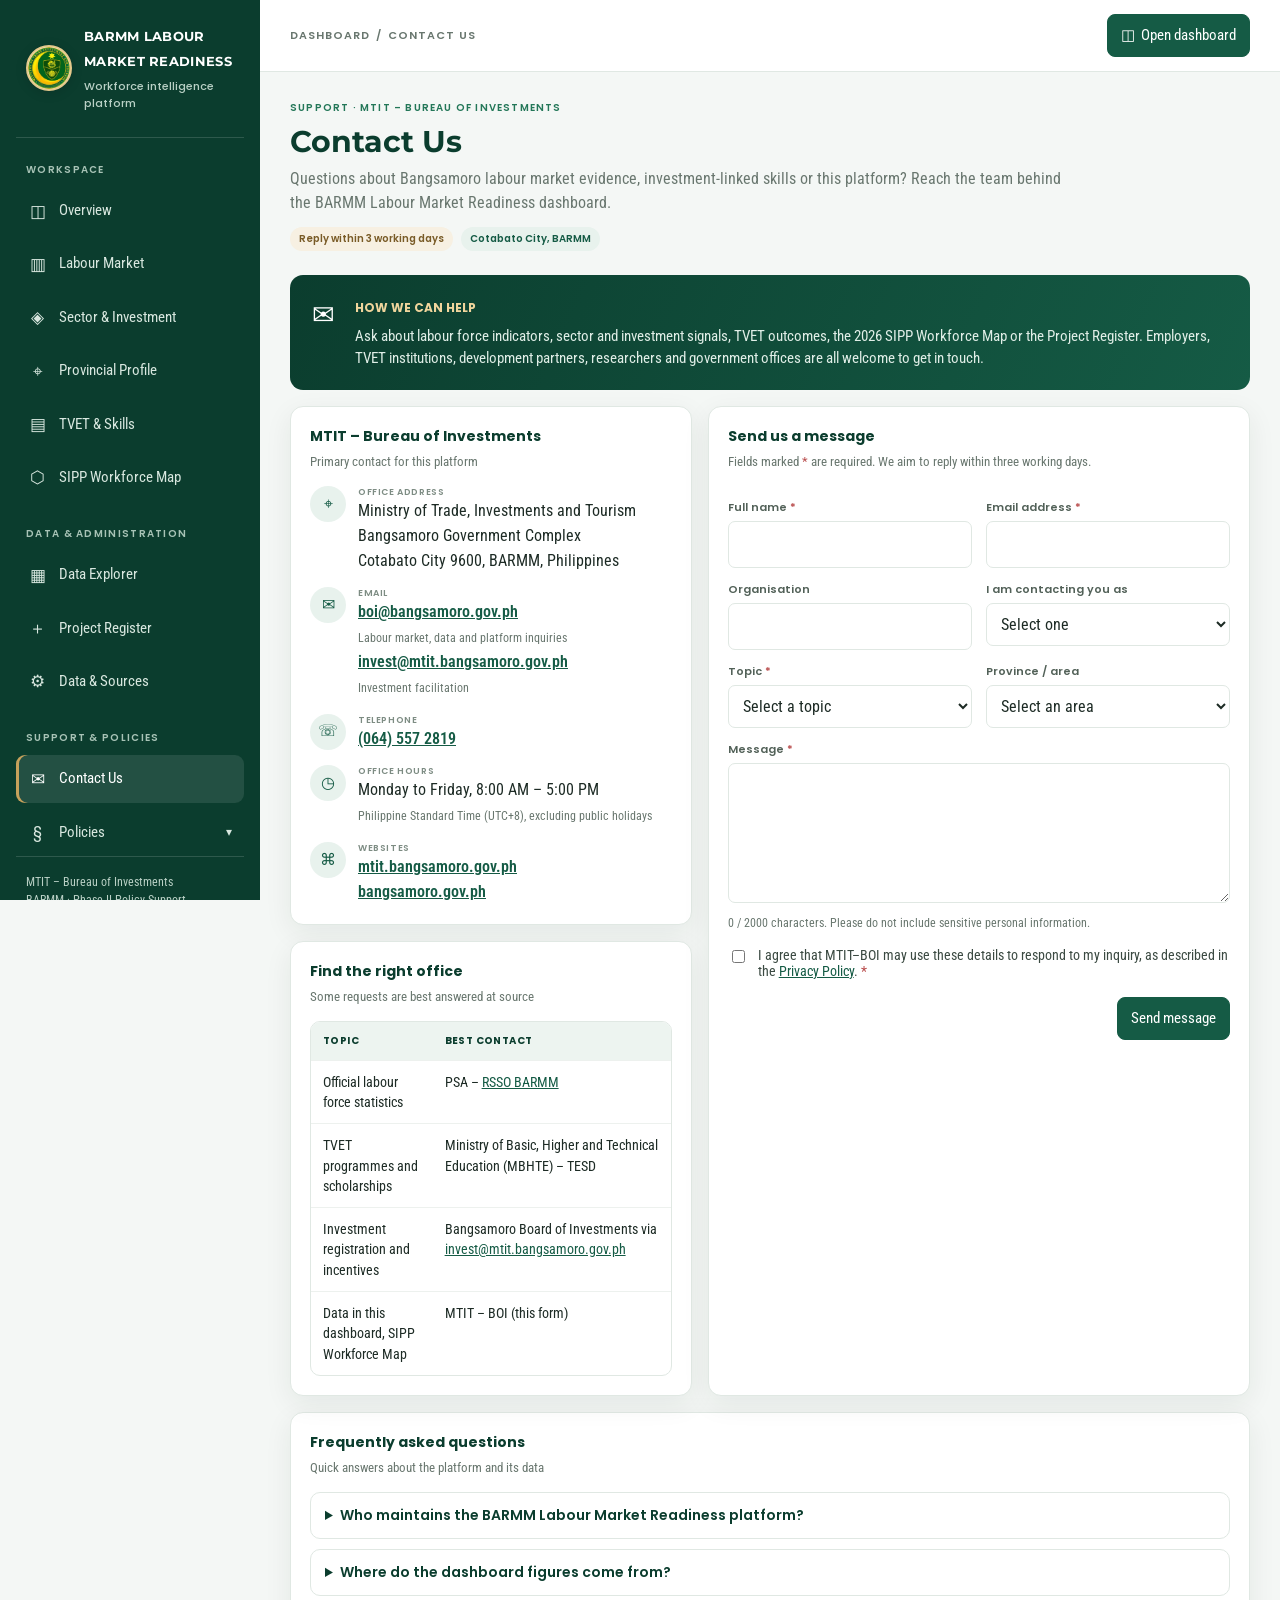
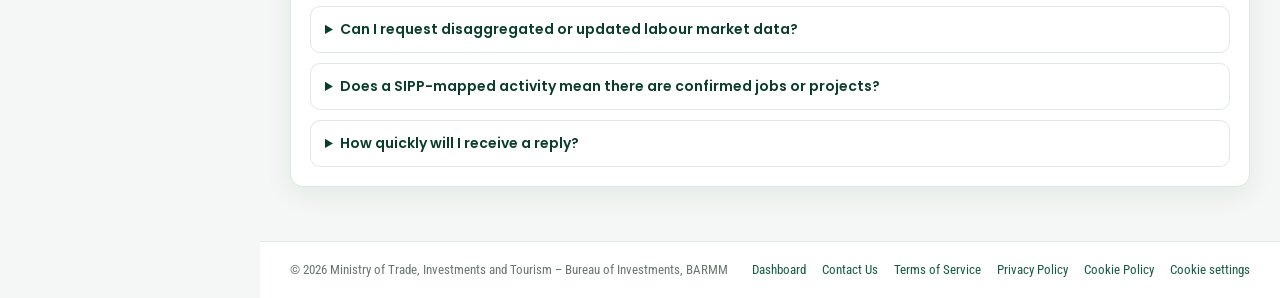
==== commit 5aea0edc: "Wire Overview figures to sections, rebuild contact and policy pages, add cookie consent pop-up (6b04" ====
--- a/public/contact.html
+++ b/public/contact.html
@@ -1,862 +1,102 @@
-<!DOCTYPE html>
+<!doctype html>
 <html lang="en">
 <head>
-  <!-- Google tag (gtag.js) -->
-<script async src="https://www.googletagmanager.com/gtag/js?id=G-2CNG7D15Q7"></script>
-<script>
-  window.dataLayer = window.dataLayer || [];
-  function gtag(){dataLayer.push(arguments);}
-  gtag('js', new Date());
-
-  gtag('config', 'G-2CNG7D15Q7');
-</script>
-<meta charset="UTF-8">
-<meta name="viewport" content="width=device-width, initial-scale=1.0">
-<meta name="description" content="Contact MTIT-BARMM — Ministry of Trade, Investments and Tourism, Bangsamoro Autonomous Region. Reach our investment facilitation team for inquiries about halal industry, Islamic finance, and business opportunities.">
-<title>Contact Us | MTIT–BARMM Investment Facilitation</title>
-<link href="https://fonts.googleapis.com/css2?family=Cinzel:wght@400;600;700;900&family=DM+Sans:ital,wght@0,300;0,400;0,500;0,600;1,400&display=swap" rel="stylesheet">
-<style>
-/* ===== DESIGN TOKENS ===== */
-:root{
-  --dark-green:#022c22; --primary-green:#064e3b; --mid-green:#065f46;
-  --light-green:#6ee7b7; --cream:#ecfdf5; --white:#ffffff;
-  --text-dark:#0f172a; --text-muted:#64748b;
-  --gold:#C9A84C; --gold-light:#E8C560; --gold-dark:#8B6C28;
-  --gold-border:rgba(201,168,76,0.32); --gold-border-strong:rgba(201,168,76,0.55);
-  --gold-glow:rgba(201,168,76,0.18);
-  --gold-grad:linear-gradient(135deg,#7a5c1e 0%,#c9a84c 35%,#e8c560 50%,#c9a84c 65%,#7a5c1e 100%);
-  --shadow-sm:0 2px 10px rgba(0,0,0,.06);
-  --shadow-md:0 8px 30px rgba(0,0,0,.1);
-  --shadow-lg:0 20px 60px rgba(0,0,0,.15);
-}
-*{margin:0;padding:0;box-sizing:border-box;}
-html{scroll-behavior:smooth;}
-body{font-family:'DM Sans',sans-serif;background:var(--cream);color:var(--text-dark);overflow-x:hidden;line-height:1.7;}
-
-/* ===== NAV ===== */
-nav{background:rgba(2,44,34,.97);backdrop-filter:blur(16px);position:sticky;top:0;z-index:300;border-bottom:2px solid var(--gold-border);transition:box-shadow .4s;}
-nav.scrolled{box-shadow:0 4px 30px rgba(0,0,0,.5);}
-.nav-inner{max-width:1300px;margin:0 auto;padding:.55rem 2rem;display:flex;justify-content:space-between;align-items:center;gap:1rem;}
-.nav-logo img{height:52px;width:auto;object-fit:contain;display:block;}
-.nav-links{display:flex;gap:1.5rem;list-style:none;align-items:center;}
-.nav-links a{color:var(--light-green);text-decoration:none;font-size:.82rem;font-weight:500;letter-spacing:.03em;transition:color .3s;position:relative;white-space:nowrap;}
-.nav-links a::after{content:'';position:absolute;bottom:-3px;left:0;width:0;height:2px;background:var(--gold);transition:width .3s;}
-.nav-links a:hover{color:var(--gold);}
-.nav-links a:hover::after{width:100%;}
-.nav-links a.active{color:var(--gold);}
-.nav-links a.active::after{width:100%;}
-.nav-cta{background:var(--gold-grad)!important;color:var(--dark-green)!important;padding:.55rem 1.25rem;border-radius:.4rem;font-weight:700!important;font-size:.78rem!important;letter-spacing:.04em;text-transform:uppercase;}
-.nav-cta::after{display:none!important;}
-.nav-cta:hover{transform:translateY(-1px);box-shadow:0 6px 20px rgba(201,168,76,.35);}
-
-/* ===== HERO ===== */
-.hero{
-  position:relative;overflow:hidden;
-  background:linear-gradient(160deg,var(--dark-green) 0%,#034030 40%,#071e3d 100%);
-  padding:5rem 2rem 0;
-  color:white;
-}
-.hero::before{
-  content:'';position:absolute;inset:0;
-  background-image:url("data:image/svg+xml,%3Csvg width='80' height='80' viewBox='0 0 80 80' xmlns='http://www.w3.org/2000/svg'%3E%3Cpath d='M40 8L46 30L68 36L46 42L40 64L34 42L12 36L34 30Z' fill='none' stroke='%23C9A84C' stroke-width='0.5' opacity='0.07'/%3E%3C/svg%3E");
-  pointer-events:none;
-}
-.hero::after{content:'';position:absolute;top:0;left:0;right:0;height:4px;background:var(--gold-grad);}
-.hero-inner{max-width:1100px;margin:0 auto;position:relative;z-index:1;}
-.hero-content{max-width:640px;padding-bottom:4rem;}
-.breadcrumb{display:flex;align-items:center;gap:.5rem;margin-bottom:1.5rem;font-size:.75rem;color:rgba(255,255,255,.5);}
-.breadcrumb a{color:var(--light-green);text-decoration:none;transition:color .3s;}
-.breadcrumb a:hover{color:var(--gold);}
-.breadcrumb-sep{color:rgba(255,255,255,.3);}
-.hero-eyebrow{
-  display:inline-flex;align-items:center;gap:.5rem;
-  background:rgba(201,168,76,.1);border:1px solid var(--gold-border-strong);
-  color:var(--gold);padding:.35rem 1.1rem;border-radius:2rem;
-  font-size:.7rem;font-weight:700;letter-spacing:.13em;text-transform:uppercase;margin-bottom:1.25rem;
-}
-.hero-content h1{font-family:'Cinzel',serif;font-size:clamp(2rem,4.5vw,3.4rem);font-weight:700;line-height:1.15;margin-bottom:.85rem;}
-.hero-content h1 .gold{background:var(--gold-grad);-webkit-background-clip:text;-webkit-text-fill-color:transparent;background-clip:text;}
-.hero-content .lead{font-size:1.05rem;color:rgba(255,255,255,.72);max-width:520px;font-weight:300;line-height:1.7;margin-bottom:2rem;}
-.hero-quick-links{display:flex;flex-wrap:wrap;gap:.65rem;}
-.quick-link{
-  display:flex;align-items:center;gap:.5rem;
-  background:rgba(255,255,255,.06);border:1px solid rgba(255,255,255,.12);
-  color:rgba(255,255,255,.75);padding:.5rem 1rem;border-radius:.5rem;
-  font-size:.8rem;font-weight:500;text-decoration:none;
-  transition:all .3s;
-}
-.quick-link svg{width:14px;height:14px;color:var(--gold);flex-shrink:0;}
-.quick-link:hover{background:rgba(201,168,76,.1);border-color:var(--gold-border-strong);color:white;}
-
-/* Hero visual strip */
-.hero-strip{
-  display:grid;grid-template-columns:repeat(4,1fr);
-  border-top:1px solid rgba(255,255,255,.08);
-  margin-top:0;
-}
-.strip-item{
-  padding:1.5rem 1.75rem;border-right:1px solid rgba(255,255,255,.08);
-  transition:background .3s;
-}
-.strip-item:last-child{border-right:none;}
-.strip-item:hover{background:rgba(255,255,255,.04);}
-.strip-num{font-family:'Cinzel',serif;font-size:1.6rem;font-weight:700;color:var(--gold);display:block;line-height:1;margin-bottom:.25rem;}
-.strip-lbl{font-size:.72rem;color:rgba(255,255,255,.55);letter-spacing:.06em;text-transform:uppercase;font-weight:500;}
-
-/* ===== PAGE LAYOUT ===== */
-.page{max-width:1100px;margin:0 auto;padding:4rem 2rem 5rem;}
-
-/* ===== SECTION LABEL ===== */
-.sec-label{display:inline-block;font-size:.7rem;font-weight:700;letter-spacing:.15em;text-transform:uppercase;color:var(--gold-dark);margin-bottom:.55rem;}
-.gold-div{width:44px;height:3px;background:var(--gold-grad);border-radius:2px;margin:.6rem 0 1.2rem;}
-
-/* ===== CONTACT GRID ===== */
-.contact-grid{display:grid;grid-template-columns:1fr 1.45fr;gap:3.5rem;align-items:start;}
-
-/* ===== INFO PANEL ===== */
-.info-panel{}
-.info-panel h2{font-family:'Cinzel',serif;font-size:1.55rem;color:var(--primary-green);line-height:1.25;margin-bottom:.6rem;}
-.info-panel .desc{color:var(--text-muted);font-size:.92rem;line-height:1.7;margin-bottom:2rem;}
-
-.contact-block{margin-bottom:1.8rem;}
-.contact-block-title{
-  font-family:'Cinzel',serif;font-size:.8rem;font-weight:700;
-  color:var(--gold-dark);letter-spacing:.1em;text-transform:uppercase;
-  margin-bottom:1rem;display:flex;align-items:center;gap:.5rem;
-}
-.contact-block-title::after{content:'';flex:1;height:1px;background:rgba(6,78,59,.12);}
-
-.contact-detail-row{display:flex;align-items:flex-start;gap:1rem;margin-bottom:1.1rem;}
-.cd-icon{
-  width:40px;height:40px;flex-shrink:0;
-  background:linear-gradient(135deg,var(--primary-green),var(--dark-green));
-  border:1px solid var(--gold-border);border-radius:.75rem;
-  display:flex;align-items:center;justify-content:center;
-  color:var(--gold);font-size:1rem;
-}
-.cd-body{}
-.cd-label{font-size:.68rem;font-weight:700;letter-spacing:.08em;text-transform:uppercase;color:var(--gold-dark);margin-bottom:.15rem;}
-.cd-value{font-size:.88rem;color:var(--text-dark);line-height:1.5;}
-.cd-value a{color:var(--primary-green);text-decoration:none;transition:color .3s;}
-.cd-value a:hover{color:var(--gold-dark);}
-
-/* Agency cards */
-.agency-grid{display:grid;grid-template-columns:1fr 1fr;gap:.75rem;margin-bottom:2rem;}
-.agency-card{
-  background:white;border:1px solid rgba(6,78,59,.1);border-radius:.75rem;
-  padding:1rem;transition:all .3s;
-}
-.agency-card:hover{border-color:var(--gold-border-strong);transform:translateY(-2px);box-shadow:var(--shadow-sm);}
-.agency-card-name{font-family:'Cinzel',serif;font-size:.75rem;font-weight:700;color:var(--primary-green);margin-bottom:.15rem;line-height:1.3;}
-.agency-card-abbr{font-size:.68rem;color:var(--gold-dark);font-weight:700;letter-spacing:.06em;text-transform:uppercase;}
-
-/* Hours badge */
-.hours-box{
-  background:linear-gradient(135deg,rgba(6,78,59,.06),rgba(201,168,76,.06));
-  border:1px solid var(--gold-border);border-radius:.875rem;
-  padding:1.2rem 1.4rem;display:flex;gap:1rem;align-items:flex-start;
-}
-.hours-icon{font-size:1.5rem;flex-shrink:0;margin-top:.1rem;}
-.hours-body{}
-.hours-title{font-family:'Cinzel',serif;font-size:.82rem;font-weight:700;color:var(--primary-green);margin-bottom:.25rem;}
-.hours-text{font-size:.82rem;color:var(--text-muted);line-height:1.55;}
-.hours-note{font-size:.75rem;color:var(--text-muted);margin-top:.35rem;font-style:italic;}
-
-/* ===== FORM PANEL ===== */
-.form-panel{
-  background:linear-gradient(175deg,var(--primary-green) 0%,var(--dark-green) 100%);
-  border-radius:1.5rem;padding:2.5rem;color:white;
-  box-shadow:0 20px 60px rgba(2,44,34,.3);
-  position:relative;overflow:hidden;
-}
-.form-panel::before{
-  content:'';position:absolute;inset:0;
-  background-image:url("data:image/svg+xml,%3Csvg width='60' height='60' viewBox='0 0 60 60' xmlns='http://www.w3.org/2000/svg'%3E%3Cpath d='M30 5L36 24L55 30L36 36L30 55L24 36L5 30L24 24Z' fill='none' stroke='%23C9A84C' stroke-width='0.4' opacity='0.07'/%3E%3C/svg%3E");
-  pointer-events:none;
-}
-.form-panel::after{content:'';position:absolute;top:0;left:0;right:0;height:3px;background:var(--gold-grad);}
-.form-panel-inner{position:relative;z-index:1;}
-.form-header{margin-bottom:1.75rem;}
-.form-header h2{font-family:'Cinzel',serif;font-size:1.25rem;color:var(--gold);margin-bottom:.4rem;}
-.form-header p{color:rgba(255,255,255,.62);font-size:.85rem;line-height:1.55;}
-
-/* Inquiry type tabs */
-.inquiry-tabs{display:flex;gap:.5rem;margin-bottom:1.75rem;flex-wrap:wrap;}
-.inq-tab{
-  padding:.45rem 1rem;border-radius:.4rem;border:1px solid rgba(255,255,255,.15);
-  background:rgba(255,255,255,.05);color:rgba(255,255,255,.65);
-  font-family:'DM Sans',sans-serif;font-size:.75rem;font-weight:600;
-  cursor:pointer;transition:all .25s;letter-spacing:.02em;
-}
-.inq-tab:hover{background:rgba(255,255,255,.1);border-color:rgba(255,255,255,.3);color:white;}
-.inq-tab.active{background:var(--gold-grad);color:var(--dark-green);border-color:var(--gold);font-weight:700;}
-.inq-tab:focus-visible{outline:2px solid var(--gold);outline-offset:2px;}
-
-/* Form elements */
-.form-row{display:grid;grid-template-columns:1fr 1fr;gap:1rem;}
-.form-group{margin-bottom:1.1rem;}
-.form-group label{
-  display:block;font-size:.72rem;font-weight:700;
-  letter-spacing:.07em;text-transform:uppercase;color:var(--light-green);
-  margin-bottom:.4rem;
-}
-.form-group input,
-.form-group select,
-.form-group textarea{
-  width:100%;padding:.8rem 1rem;
-  background:rgba(255,255,255,.06);
-  border:1px solid rgba(255,255,255,.15);border-radius:.6rem;
-  color:white;font-family:'DM Sans',sans-serif;font-size:.9rem;
-  transition:border-color .3s,background .3s;outline:none;
-  appearance:none;-webkit-appearance:none;
-}
-.form-group input::placeholder,
-.form-group textarea::placeholder{color:rgba(255,255,255,.3);}
-.form-group input:focus,
-.form-group select:focus,
-.form-group textarea:focus{
-  border-color:rgba(201,168,76,.55);background:rgba(255,255,255,.09);
-}
-.form-group select{
-  background-image:url("data:image/svg+xml,%3Csvg xmlns='http://www.w3.org/2000/svg' viewBox='0 0 24 24' fill='none' stroke='%236ee7b7' stroke-width='2'%3E%3Cpolyline points='6 9 12 15 18 9'/%3E%3C/svg%3E");
-  background-repeat:no-repeat;background-position:right .85rem center;background-size:14px;
-  padding-right:2.5rem;cursor:pointer;
-}
-.form-group select option{background:var(--dark-green);color:white;}
-.form-group textarea{resize:vertical;min-height:100px;line-height:1.55;}
-
-/* Char counter */
-.input-hint{font-size:.7rem;color:rgba(255,255,255,.35);margin-top:.3rem;text-align:right;}
-
-/* Submit button */
-.submit-btn{
-  width:100%;padding:.95rem;margin-top:.6rem;
-  background:var(--gold-grad);color:var(--dark-green);
-  border:none;border-radius:.65rem;
-  font-family:'Cinzel',serif;font-size:.88rem;font-weight:700;
-  letter-spacing:.06em;text-transform:uppercase;cursor:pointer;
-  transition:transform .3s,box-shadow .3s;
-  display:flex;align-items:center;justify-content:center;gap:.6rem;
-}
-.submit-btn svg{width:16px;height:16px;}
-.submit-btn:hover{transform:translateY(-2px);box-shadow:0 8px 28px rgba(201,168,76,.4);}
-.submit-btn:focus-visible{outline:2px solid var(--gold-light);outline-offset:2px;}
-.submit-btn:disabled{opacity:.6;cursor:not-allowed;transform:none;box-shadow:none;}
-
-.form-note{text-align:center;font-size:.72rem;color:rgba(255,255,255,.33);margin-top:.85rem;line-height:1.5;}
-
-/* Success state */
-.form-success{
-  display:none;text-align:center;padding:2rem 1rem;
-}
-.form-success.show{display:block;}
-.success-icon{font-size:3rem;margin-bottom:1rem;}
-.success-title{font-family:'Cinzel',serif;color:var(--gold);font-size:1.2rem;margin-bottom:.5rem;}
-.success-text{color:rgba(255,255,255,.65);font-size:.88rem;line-height:1.6;}
-
-/* ===== MAP / LOCATION SECTION ===== */
-.location-section{margin-top:4rem;}
-.location-header{margin-bottom:2rem;}
-.location-header h2{font-family:'Cinzel',serif;font-size:1.55rem;color:var(--primary-green);margin-bottom:.4rem;}
-.location-header p{color:var(--text-muted);font-size:.9rem;}
-
-.locations-grid{display:grid;grid-template-columns:repeat(auto-fill,minmax(270px,1fr));gap:1.2rem;}
-.loc-card{
-  background:white;border-radius:1rem;overflow:hidden;
-  border:1px solid rgba(6,78,59,.1);box-shadow:var(--shadow-sm);
-  transition:transform .3s,box-shadow .3s;
-}
-.loc-card:hover{transform:translateY(-4px);box-shadow:var(--shadow-md);}
-.loc-card-header{
-  background:linear-gradient(135deg,var(--primary-green),var(--dark-green));
-  padding:1.2rem 1.4rem;color:white;position:relative;overflow:hidden;
-}
-.loc-card-header::after{content:'';position:absolute;bottom:-20px;right:-15px;width:80px;height:80px;background:rgba(201,168,76,.08);border-radius:50%;}
-.loc-type{font-size:.65rem;font-weight:700;letter-spacing:.1em;text-transform:uppercase;color:var(--gold);margin-bottom:.3rem;}
-.loc-name{font-family:'Cinzel',serif;font-size:.9rem;font-weight:700;position:relative;z-index:1;line-height:1.3;}
-.loc-body{padding:1.2rem 1.4rem;}
-.loc-detail{display:flex;align-items:flex-start;gap:.7rem;margin-bottom:.75rem;}
-.loc-detail:last-child{margin-bottom:0;}
-.loc-detail svg{width:14px;height:14px;color:var(--gold-dark);flex-shrink:0;margin-top:.2rem;}
-.loc-detail span{font-size:.82rem;color:var(--text-muted);line-height:1.45;}
-.loc-detail a{color:var(--primary-green);text-decoration:none;transition:color .3s;}
-.loc-detail a:hover{color:var(--gold-dark);}
-
-/* ===== FAQ SECTION ===== */
-.faq-section{margin-top:4rem;}
-.faq-header{margin-bottom:2rem;}
-.faq-header h2{font-family:'Cinzel',serif;font-size:1.4rem;color:var(--primary-green);margin-bottom:.35rem;}
-.faq-header p{color:var(--text-muted);font-size:.9rem;}
-.faq-list{display:flex;flex-direction:column;gap:.65rem;}
-.faq-item{background:white;border-radius:.875rem;border:1px solid rgba(6,78,59,.1);overflow:hidden;transition:border-color .3s;}
-.faq-item:hover{border-color:rgba(6,78,59,.22);}
-.faq-question{
-  width:100%;display:flex;align-items:center;justify-content:space-between;
-  padding:1.1rem 1.4rem;background:none;border:none;cursor:pointer;
-  text-align:left;gap:1rem;
-  font-family:'DM Sans',sans-serif;font-size:.9rem;font-weight:600;color:var(--text-dark);
-  transition:background .25s;
-}
-.faq-question:hover{background:rgba(6,78,59,.03);}
-.faq-question:focus-visible{outline:2px solid var(--gold);outline-offset:-2px;}
-.faq-chevron{width:18px;height:18px;color:var(--gold);flex-shrink:0;transition:transform .3s;}
-.faq-item.open .faq-chevron{transform:rotate(180deg);}
-.faq-answer{
-  max-height:0;overflow:hidden;
-  transition:max-height .35s ease,padding .35s ease;
-  padding:0 1.4rem;
-}
-.faq-item.open .faq-answer{max-height:300px;padding:0 1.4rem 1.2rem;}
-.faq-answer p{font-size:.86rem;color:var(--text-muted);line-height:1.65;}
-.faq-answer a{color:var(--primary-green);text-decoration:none;}
-.faq-answer a:hover{color:var(--gold-dark);}
-
-/* ===== SOCIAL / CTA BAR ===== */
-.cta-bar{
-  margin-top:4rem;
-  background:linear-gradient(135deg,var(--primary-green),var(--dark-green));
-  border-radius:1.25rem;padding:2.5rem 3rem;
-  display:flex;align-items:center;justify-content:space-between;gap:2rem;
-  flex-wrap:wrap;position:relative;overflow:hidden;
-}
-.cta-bar::before{content:'';position:absolute;inset:0;background-image:url("data:image/svg+xml,%3Csvg width='80' height='80' viewBox='0 0 80 80' xmlns='http://www.w3.org/2000/svg'%3E%3Cpath d='M40 8L46 30L68 36L46 42L40 64L34 42L12 36L34 30Z' fill='none' stroke='%23C9A84C' stroke-width='0.4' opacity='0.06'/%3E%3C/svg%3E');pointer-events:none;}
-.cta-bar::after{content:'';position:absolute;top:0;left:0;right:0;height:3px;background:var(--gold-grad);}
-.cta-bar-text{position:relative;z-index:1;}
-.cta-bar-text h3{font-family:'Cinzel',serif;color:var(--gold);font-size:1.2rem;margin-bottom:.3rem;}
-.cta-bar-text p{color:rgba(255,255,255,.62);font-size:.88rem;}
-.cta-bar-actions{display:flex;gap:.75rem;flex-wrap:wrap;position:relative;z-index:1;}
-.cta-bar-btn{
-  display:flex;align-items:center;gap:.5rem;
-  padding:.75rem 1.4rem;border-radius:.55rem;
-  font-family:'DM Sans',sans-serif;font-size:.82rem;font-weight:700;
-  text-decoration:none;letter-spacing:.03em;transition:all .3s;
-}
-.cta-bar-btn.primary{background:var(--gold-grad);color:var(--dark-green);}
-.cta-bar-btn.primary:hover{transform:translateY(-2px);box-shadow:0 8px 25px rgba(201,168,76,.35);}
-.cta-bar-btn.secondary{background:rgba(255,255,255,.07);color:rgba(255,255,255,.8);border:1px solid rgba(255,255,255,.18);}
-.cta-bar-btn.secondary:hover{background:rgba(255,255,255,.12);color:white;border-color:rgba(255,255,255,.3);}
-.cta-bar-btn svg{width:15px;height:15px;}
-
-/* ===== FADE-IN ===== */
-.fi{opacity:0;transform:translateY(22px);transition:opacity .7s ease,transform .7s ease;}
-.fi.vis{opacity:1;transform:none;}
-.fi-1{transition-delay:.08s;}.fi-2{transition-delay:.16s;}.fi-3{transition-delay:.24s;}.fi-4{transition-delay:.32s;}
-
-/* ===== RESPONSIVE ===== */
-@media(max-width:1024px){.contact-grid{grid-template-columns:1fr;gap:2.5rem;}.hero-strip{grid-template-columns:repeat(2,1fr);}.footer-top{grid-template-columns:1fr 1fr;}}
-@media(max-width:768px){.nav-links{display:none;}.hero-strip{grid-template-columns:1fr;}.form-row{grid-template-columns:1fr;}.cta-bar{flex-direction:column;align-items:flex-start;padding:2rem;}.agency-grid{grid-template-columns:1fr;}.locations-grid{grid-template-columns:1fr;}.footer-top{grid-template-columns:1fr;}}
-@media(max-width:480px){.page{padding:3rem 1rem 4rem;}.inquiry-tabs{flex-direction:column;}}
-::-webkit-scrollbar{width:5px;height:5px;}
-::-webkit-scrollbar-track{background:var(--cream);}
-::-webkit-scrollbar-thumb{background:var(--gold-dark);border-radius:3px;}
-</style>
-<style id="mtit-seal">
-/* Shared MTIT seal: one circular treatment on every page (matches the SPA's <MTITLogo/>). */
-img.mtit-seal{width:52px;height:52px;max-width:none;border-radius:50%;object-fit:contain;border:2px solid rgba(201,168,76,.32);background:#022c22;display:block;flex-shrink:0}
-img.mtit-seal.mtit-seal--sm{width:44px;height:44px}
-</style>
-<meta name="theme-color" content="#022c22">
-
-
-<!-- bird-chrome:head --><link rel="manifest" href="manifest.json"><link rel="apple-touch-icon" href="assets/MTIT-logo-192.png"><link rel="icon" type="image/png" href="assets/MTIT-logo-192.png"><link rel="stylesheet" href="assets/site-chrome.css"><script defer src="assets/site-chrome.js"></script><!-- /bird-chrome:head --></head>
-<body class="bc-on"><!-- bird-chrome:stub --><div hidden aria-hidden="true" data-legacy-stub><div id="navbar"></div></div><!-- /bird-chrome:stub --><!-- bird-chrome:bar --><header class="bc-scope bc-bar" role="banner"><div class="bc-in"><a class="bc-brand" href="https://bird-boi.mtit-barmm.com/" aria-label="BIRD 2026–2035 Investment Roadmap — home"><img class="bc-seal" src="assets/MTIT-logo-circle.webp" width="38" height="38" alt="" decoding="async" onerror="this.onerror=null;this.src='assets/MTIT-logo-circle.png'"><span class="bc-word"><strong>BIRD <span>2026–2035</span></strong><small>MTIT · BARMM</small></span></a><nav class="bc-primary" aria-label="Main"><a href="report/executive-summary.html">Report</a><a href="roadmap.html">Roadmap</a><a href="dashboard.html">Dashboard</a><a href="kpi.html">KPIs</a><a href="ieb.html">Ecosystem</a><a href="resources.html">Resources</a></nav><a class="bc-cta" href="https://bird-boi.mtit-barmm.com/platform">Open the Platform</a><details class="bc-menu"><summary aria-label="Open site menu" aria-expanded="false"><svg viewBox="0 0 24 24" fill="none" stroke="currentColor" stroke-width="2" aria-hidden="true"><path d="M4 6h16M4 12h16M4 18h16"/></svg><span>Menu</span></summary><nav class="bc-panel" aria-label="Site menu"><div class="bc-group"><h2>Platform</h2><ul><li><a href="https://bird-boi.mtit-barmm.com/platform"><span>BIRD Strategic Planning Platform<small>SWOT → Systems → Strategy → BSC → PAPs → MEL</small></span></a></li><li><a href="survey-dashboard.html"><span>Validation survey results<small>Closed · n = 76</small></span></a></li><li><a href="user-manual.html"><span>Platform user manual</span></a></li></ul></div><div class="bc-group"><h2>The Report</h2><ul><li><a href="report/executive-summary.html"><span>Executive Summary</span></a></li><li><a href="report/Chapter1.html"><span>Read the report<small>Chapters 1–7</small></span></a></li><li><a href="report/integrated-report.html"><span>Integrated report<small>Single-volume edition</small></span></a></li><li><a href="report/strategic-dashboard.html"><span>Strategic dashboard</span></a></li><li><a href="report/Indexes.html"><span>Subject index</span></a></li></ul></div><div class="bc-group"><h2>Strategy</h2><ul><li><a href="roadmap.html"><span>Investment roadmap</span></a></li><li><a href="options.html"><span>Strategy formulation</span></a></li><li><a href="action-plan.html"><span>One-year action plan 2026</span></a></li><li><a href="strategy-map.html"><span>Strategy map</span></a></li><li><a href="dashboard.html"><span>MEL dashboard</span></a></li><li><a href="kpi.html"><span>KPIs and metrics</span></a></li><li><a href="ieb.html"><span>BEIE ecosystem framework</span></a></li><li><a href="actors-value-network.html"><span>Actors and value network</span></a></li></ul></div><div class="bc-group"><h2>Provinces</h2><ul><li><a href="basilan-outlook.html"><span>Basilan</span></a></li><li><a href="lanao-delsur-outlook.html"><span>Lanao del Sur</span></a></li><li><a href="lds-poa.html"><span>Lanao del Sur · programme of activities</span></a></li><li><a href="maguindanao-delnorte-outlook.html"><span>Maguindanao del Norte</span></a></li><li><a href="maguindanao-delsur-outlook.html"><span>Maguindanao del Sur</span></a></li><li><a href="sga-outlook.html"><span>Special Geographic Area</span></a></li><li><a href="tawi-tawi-outlook.html"><span>Tawi-Tawi</span></a></li><li><a href="tawi-tawi-validation-workshop.html"><span>Tawi-Tawi validation workshop</span></a></li></ul></div><div class="bc-group"><h2>Learn more</h2><ul><li><a href="resources.html"><span>Resource library</span></a></li><li><a href="slides.html"><span>Presentation slides</span></a></li><li><a href="student-guide.html"><span>BEIE student&#x27;s guide</span></a></li><li><a href="contact.html" aria-current="page"><span>Contact us</span></a></li></ul></div></nav></details></div></header><!-- /bird-chrome:bar --><!-- NAV -->
-
-
-<!-- HERO -->
-<header class="hero" role="banner">
-  <div class="hero-inner">
-    <div class="hero-content">
-      <nav class="breadcrumb" aria-label="Breadcrumb">
-        <a href="https://bird-boi.mtit-barmm.com/">Home</a>
-        <span class="breadcrumb-sep" aria-hidden="true">›</span>
-        <span aria-current="page">Contact</span>
-      </nav>
-      <div class="hero-eyebrow">
-        <svg width="12" height="12" viewBox="0 0 24 24" fill="none" stroke="currentColor" stroke-width="2" aria-hidden="true"><path d="M21 10c0 7-9 13-9 13s-9-6-9-13a9 9 0 0118 0z"/><circle cx="12" cy="10" r="3"/></svg>
-        Investment Facilitation
-      </div>
-      <h1>Connect With<br><span class="gold">Us</span></h1>
-      <p class="lead">Our investment facilitation team is ready to assist you. Whether you are exploring halal industry opportunities, seeking Islamic finance partners, or navigating the BARMM investment landscape — reach us directly.</p>
-      <div class="hero-quick-links">
-        <a href="mailto:invest@mtit.bangsamoro.gov.ph" class="quick-link">
-          <svg viewBox="0 0 24 24" fill="none" stroke="currentColor" stroke-width="2" aria-hidden="true"><path d="M4 4h16c1.1 0 2 .9 2 2v12c0 1.1-.9 2-2 2H4c-1.1 0-2-.9-2-2V6c0-1.1.9-2 2-2z"/><polyline points="22,6 12,13 2,6"/></svg>
-          invest@mtit.bangsamoro.gov.ph
-        </a>
-        <a href="https://mtit.bangsamoro.gov.ph" target="_blank" rel="noopener" class="quick-link">
-          <svg viewBox="0 0 24 24" fill="none" stroke="currentColor" stroke-width="2" aria-hidden="true"><circle cx="12" cy="12" r="10"/><line x1="2" y1="12" x2="22" y2="12"/><path d="M12 2a15.3 15.3 0 014 10 15.3 15.3 0 01-4 10 15.3 15.3 0 01-4-10 15.3 15.3 0 014-10z"/></svg>
-          mtit.bangsamoro.gov.ph
-        </a>
-      </div>
-    </div>
-    <!-- strip -->
-    <div class="hero-strip" role="list" aria-label="Key facts">
-      <div class="strip-item" role="listitem"><span class="strip-num">₱50B</span><span class="strip-lbl">2035 Investment Target</span></div>
-      <div class="strip-item" role="listitem"><span class="strip-num">70M+</span><span class="strip-lbl">BIMP-EAGA Consumers</span></div>
-      <div class="strip-item" role="listitem"><span class="strip-num">3 days</span><span class="strip-lbl">Response Time</span></div>
-      <div class="strip-item" role="listitem"><span class="strip-num">13</span><span class="strip-lbl">Priority Investment Sectors</span></div>
-    </div>
+<meta charset="utf-8"><meta name="viewport" content="width=device-width,initial-scale=1,viewport-fit=cover">
+<title>Contact Us | BARMM Labour Market Readiness – MTIT</title>
+<meta name="description" content="Contact the MTIT–Bureau of Investments, BARMM, about labour market data, SIPP workforce mapping, TVET partnerships and the BARMM Labour Market Readiness dashboard.">
+<meta name="keywords" content="contact MTIT BARMM, Bureau of Investments BARMM, Bangsamoro labour market, BARMM workforce data, SIPP workforce map, TVET BARMM">
+<meta name="robots" content="index,follow,max-image-preview:large">
+<link rel="canonical" href="https://labor-market.mtit-barmm.com/public/contact">
+<meta name="theme-color" content="#0b3d2e"><meta name="application-name" content="BARMM Labour Market Readiness">
+<meta property="og:type" content="website"><meta property="og:site_name" content="BARMM Labour Market Readiness"><meta property="og:locale" content="en_PH">
+<meta property="og:title" content="Contact Us | BARMM Labour Market Readiness – MTIT"><meta property="og:description" content="Contact the MTIT–Bureau of Investments, BARMM, about labour market data, SIPP workforce mapping, TVET partnerships and the BARMM Labour Market Readiness dashboard."><meta property="og:url" content="https://labor-market.mtit-barmm.com/public/contact"><meta property="og:image" content="https://labor-market.mtit-barmm.com/assets/mtit-icon-512.png"><meta property="og:image:alt" content="Official MTIT seal">
+<meta name="twitter:card" content="summary"><meta name="twitter:title" content="Contact Us | BARMM Labour Market Readiness – MTIT"><meta name="twitter:description" content="Contact the MTIT–Bureau of Investments, BARMM, about labour market data, SIPP workforce mapping, TVET partnerships and the BARMM Labour Market Readiness dashboard."><meta name="twitter:image" content="https://labor-market.mtit-barmm.com/assets/mtit-icon-512.png">
+<link rel="manifest" href="../manifest.webmanifest"><link rel="icon" href="../assets/mtit-icon.svg" type="image/svg+xml"><link rel="icon" href="../assets/mtit-icon-192.png" sizes="192x192" type="image/png"><link rel="apple-touch-icon" href="../assets/mtit-icon-192.png">
+<link rel="preconnect" href="https://fonts.googleapis.com"><link rel="preconnect" href="https://fonts.gstatic.com" crossorigin>
+<link href="https://fonts.googleapis.com/css2?family=Montserrat:wght@600;700;800&family=Poppins:wght@500;600;700&family=Roboto+Condensed:wght@400;500;600;700&display=swap" rel="stylesheet">
+<link rel="stylesheet" href="../assets/public-pages.css">
+<script src="../assets/consent.js"></script>
+<script type="application/ld+json">{"@context": "https://schema.org", "@graph": [{"@type": "ContactPage", "@id": "https://labor-market.mtit-barmm.com/public/contact#webpage", "url": "https://labor-market.mtit-barmm.com/public/contact", "name": "Contact Us | BARMM Labour Market Readiness – MTIT", "description": "Contact the MTIT–Bureau of Investments, BARMM, about labour market data, SIPP workforce mapping, TVET partnerships and the BARMM Labour Market Readiness dashboard.", "inLanguage": "en-PH", "dateModified": "2026-11-23", "isPartOf": {"@type": "WebSite", "@id": "https://labor-market.mtit-barmm.com/#website", "name": "BARMM Labour Market Readiness", "url": "https://labor-market.mtit-barmm.com/"}, "publisher": {"@id": "https://labor-market.mtit-barmm.com/#org"}}, {"@type": "GovernmentOrganization", "@id": "https://labor-market.mtit-barmm.com/#org", "name": "Ministry of Trade, Investments and Tourism (MTIT) – BARMM", "url": "https://mtit.bangsamoro.gov.ph", "logo": "https://labor-market.mtit-barmm.com/assets/mtit-icon-512.png"}, {"@type": "BreadcrumbList", "itemListElement": [{"@type": "ListItem", "position": 1, "name": "Dashboard", "item": "https://labor-market.mtit-barmm.com/"}, {"@type": "ListItem", "position": 2, "name": "Contact Us", "item": "https://labor-market.mtit-barmm.com/public/contact"}]}, {"@type": "FAQPage", "mainEntity": [{"@type": "Question", "name": "Who maintains the BARMM Labour Market Readiness platform?", "acceptedAnswer": {"@type": "Answer", "text": "The platform is maintained by the Bureau of Investments of the Ministry of Trade, Investments and Tourism (MTIT–BOI), BARMM, as part of Phase II policy support on labour market readiness for investment."}}, {"@type": "Question", "name": "Where do the dashboard figures come from?", "acceptedAnswer": {"@type": "Answer", "text": "Headline indicators come from official Philippine Statistics Authority (PSA) releases for BARMM, including the 2025 Labour Force Survey and the 2024 Regional Accounts, together with TESDA, ILO and MTIT–BOI documents. Every source is listed under Data & Sources in the dashboard."}}, {"@type": "Question", "name": "Can I request disaggregated or updated labour market data?", "acceptedAnswer": {"@type": "Answer", "text": "Yes. Use the form and choose “Data & statistics request”. Where we do not hold the data, we will point you to the PSA Regional Statistical Services Office or the relevant ministry. We cannot release microdata that is not already public."}}, {"@type": "Question", "name": "Does a SIPP-mapped activity mean there are confirmed jobs or projects?", "acceptedAnswer": {"@type": "Answer", "text": "No. The 2026 SIPP Workforce Map shows indicative occupational pathways for preferred investment activities. It does not represent approved projects, job vacancies or confirmed skills shortages; these need project and employer evidence."}}, {"@type": "Question", "name": "How quickly will I receive a reply?", "acceptedAnswer": {"@type": "Answer", "text": "We aim to acknowledge inquiries within three working days. Requests that need coordination with other agencies may take longer; we will tell you if that is the case."}}]}, {"@type": "ContactPoint", "contactType": "Labour market and investment inquiries", "email": "boi@bangsamoro.gov.ph", "telephone": "+63-64-557-2819", "areaServed": "Bangsamoro Autonomous Region in Muslim Mindanao", "availableLanguage": ["English", "Filipino"], "hoursAvailable": {"@type": "OpeningHoursSpecification", "dayOfWeek": ["Monday", "Tuesday", "Wednesday", "Thursday", "Friday"], "opens": "08:00", "closes": "17:00"}, "@id": "https://labor-market.mtit-barmm.com/public/contact#contactpoint"}]}</script>
+</head>
+<body>
+<a class="skip" href="#main">Skip to main content</a>
+<aside class="sidebar" id="sidebar" aria-label="Side panel">
+ <a class="brand" href="../index.html"><span class="brand-mark"><img src="../assets/MTIT-logo.webp" alt="Official Ministry of Trade, Investments and Tourism (MTIT) logo" width="46" height="46"></span><span><span class="brand-name">BARMM LABOUR<br>MARKET READINESS</span><small>Workforce intelligence platform</small></span></a>
+ <div class="nav-label">Workspace</div><nav class="nav" aria-label="Workspace">
+ <a href="../index.html#overview"><span aria-hidden="true">◫</span>Overview</a>
+ <a href="../index.html#labour"><span aria-hidden="true">▥</span>Labour Market</a>
+ <a href="../index.html#sectors"><span aria-hidden="true">◈</span>Sector &amp; Investment</a>
+ <a href="../index.html#provincial"><span aria-hidden="true">⌖</span>Provincial Profile</a>
+ <a href="../index.html#tvet"><span aria-hidden="true">▤</span>TVET &amp; Skills</a>
+ <a href="../index.html#sipp"><span aria-hidden="true">⬡</span>SIPP Workforce Map</a>
+ </nav>
+ <div class="nav-label">Data &amp; Administration</div><nav class="nav" aria-label="Data and administration">
+ <a href="../index.html#datasets"><span aria-hidden="true">▦</span>Data Explorer</a>
+ <a href="../index.html#projects"><span aria-hidden="true">＋</span>Project Register</a>
+ <a href="../index.html#settings"><span aria-hidden="true">⚙</span>Data &amp; Sources</a>
+ </nav>
+ <div class="nav-label">Support &amp; Policies</div><nav class="nav" aria-label="Support and policies">
+ <a href="contact.html" class="active" aria-current="page"><span aria-hidden="true">✉</span>Contact Us</a>
+ <div class="nav-dropdown">
+  <button class="nav-trigger" type="button" aria-expanded="false" aria-controls="policyMenu"><span aria-hidden="true">§</span>Policies<span class="caret" aria-hidden="true">▾</span></button>
+  <div class="nav-sub" id="policyMenu">
+   <a href="terms-of-service.html">Terms of Service</a>
+   <a href="privacy-policy.html">Privacy Policy</a>
+   <a href="cookie-policy.html">Cookie Policy &amp; Settings</a>
   </div>
-</header>
-
-<!-- PAGE BODY -->
-<div class="page">
-
-  <!-- MAIN CONTACT GRID -->
-  <div class="contact-grid fi" id="inquiry-form">
-
-    <!-- LEFT: INFO -->
-    <aside class="info-panel" aria-label="Contact information">
-      <span class="sec-label">Get In Touch</span>
-      <h2>Investment Facilitation Office</h2>
-      <div class="gold-div"></div>
-      <p class="desc">The Ministry of Trade, Investments and Tourism serves as Bangsamoro's primary gateway for investment facilitation. Our team coordinates across key agencies to streamline your entry into the region's growing halal economy.</p>
-
-      <div class="contact-block">
-        <div class="contact-block-title">Primary Contact</div>
-
-        <div class="contact-detail-row">
-          <div class="cd-icon" aria-hidden="true">🏛️</div>
-          <div class="cd-body">
-            <div class="cd-label">Ministry</div>
-            <div class="cd-value">Ministry of Trade, Investments and Tourism<br>(MTIT) – BARMM</div>
-          </div>
-        </div>
-
-        <div class="contact-detail-row">
-          <div class="cd-icon" aria-hidden="true">📍</div>
-          <div class="cd-body">
-            <div class="cd-label">Address</div>
-            <div class="cd-value">MTIT Building, Capitol Compound<br>Cotabato City, 9600<br>Bangsamoro Autonomous Region, Philippines</div>
-          </div>
-        </div>
-
-        <div class="contact-detail-row">
-          <div class="cd-icon" aria-hidden="true">✉️</div>
-          <div class="cd-body">
-            <div class="cd-label">Investment Inquiries</div>
-            <div class="cd-value">
-              <a href="mailto:invest@mtit.bangsamoro.gov.ph">invest@mtit.bangsamoro.gov.ph</a><br>
-              <a href="mailto:mtit@bangsamoro.gov.ph">mtit@bangsamoro.gov.ph</a>
-            </div>
-          </div>
-        </div>
-
-        <div class="contact-detail-row">
-          <div class="cd-icon" aria-hidden="true">🌐</div>
-          <div class="cd-body">
-            <div class="cd-label">Website</div>
-            <div class="cd-value">
-              <a href="https://mtit.bangsamoro.gov.ph" target="_blank" rel="noopener">mtit.bangsamoro.gov.ph</a><br>
-              <a href="https://barmm.gov.ph" target="_blank" rel="noopener">barmm.gov.ph</a>
-            </div>
-          </div>
-        </div>
-      </div>
-
-      <div class="contact-block">
-        <div class="contact-block-title">Key Investment Agencies</div>
-        <div class="agency-grid">
-          <div class="agency-card"><div class="agency-card-name">Bangsamoro Board of Investments</div><div class="agency-card-abbr">BBOI</div></div>
-          <div class="agency-card"><div class="agency-card-name">Bangsamoro Economic Zone Authority</div><div class="agency-card-abbr">BEZA</div></div>
-          <div class="agency-card"><div class="agency-card-name">Bangsamoro Halal Board</div><div class="agency-card-abbr">BHB</div></div>
-          <div class="agency-card"><div class="agency-card-name">Polloc Freeport &amp; Economic Zone</div><div class="agency-card-abbr">PFEZ</div></div>
-          <div class="agency-card"><div class="agency-card-name">WOW Matanog Special Ecozone</div><div class="agency-card-abbr">SEZ</div></div>
-          <div class="agency-card"><div class="agency-card-name">Bangsamoro Planning &amp; Development Authority</div><div class="agency-card-abbr">BPDA</div></div>
-        </div>
-      </div>
-
-      <div class="hours-box">
-        <div class="hours-icon" aria-hidden="true">🕐</div>
-        <div class="hours-body">
-          <div class="hours-title">Office Hours</div>
-          <div class="hours-text">Monday – Friday, 8:00 AM – 5:00 PM<br>Philippine Standard Time (UTC+8)</div>
-          <div class="hours-note">Investment inquiries are responded to within 3 business days. For urgent matters, include "URGENT" in the subject line of your email.</div>
-        </div>
-      </div>
-    </aside>
-
-    <!-- RIGHT: FORM -->
-    <div class="form-panel" id="form-panel" role="main" aria-label="Investment inquiry form">
-      <div class="form-panel-inner">
-        <div class="form-header">
-          <h2>Send an Investment Inquiry</h2>
-          <p>Select your inquiry type and complete the form. Our investment facilitation team will route your message to the appropriate agency and respond within 3 business days.</p>
-        </div>
-
-        <!-- Inquiry type tabs -->
-        <div class="inquiry-tabs" role="tablist" aria-label="Inquiry type">
-          <button class="inq-tab active" role="tab" aria-selected="true" onclick="setTab(this,'investment')" data-tab="investment">💼 Investment</button>
-          <button class="inq-tab" role="tab" aria-selected="false" onclick="setTab(this,'halal')" data-tab="halal">🌙 Halal Industry</button>
-          <button class="inq-tab" role="tab" aria-selected="false" onclick="setTab(this,'finance')" data-tab="finance">🏦 Islamic Finance</button>
-          <button class="inq-tab" role="tab" aria-selected="false" onclick="setTab(this,'workshop')" data-tab="workshop">📋 Workshop</button>
-          <button class="inq-tab" role="tab" aria-selected="false" onclick="setTab(this,'general')" data-tab="general">💬 General</button>
-        </div>
-
-        <!-- Form -->
-        <form id="inquiryForm" novalidate aria-label="Investment inquiry" onsubmit="handleSubmit(event)">
-          <input type="hidden" name="inquiry_type" id="inquiry_type" value="investment">
-
-          <div class="form-row">
-            <div class="form-group">
-              <label for="first_name">First Name <span aria-hidden="true">*</span></label>
-              <input type="text" id="first_name" name="first_name" placeholder="Juan" required autocomplete="given-name">
-            </div>
-            <div class="form-group">
-              <label for="last_name">Last Name <span aria-hidden="true">*</span></label>
-              <input type="text" id="last_name" name="last_name" placeholder="dela Cruz" required autocomplete="family-name">
-            </div>
-          </div>
-
-          <div class="form-group">
-            <label for="email">Email Address <span aria-hidden="true">*</span></label>
-            <input type="email" id="email" name="email" placeholder="yourname@company.com" required autocomplete="email">
-          </div>
-
-          <div class="form-row">
-            <div class="form-group">
-              <label for="organisation">Organisation / Company</label>
-              <input type="text" id="organisation" name="organisation" placeholder="Company or institution" autocomplete="organization">
-            </div>
-            <div class="form-group">
-              <label for="country">Country of Origin</label>
-              <input type="text" id="country" name="country" placeholder="e.g. Philippines, Malaysia, UAE" autocomplete="country-name">
-            </div>
-          </div>
-
-          <div class="form-group" id="sector-group">
-            <label for="sector">Sector of Interest</label>
-            <select id="sector" name="sector">
-              <option value="" disabled selected>Select a sector…</option>
-              <option>Halal Food &amp; Beverage</option>
-              <option>Halal Cosmetics &amp; Personal Care</option>
-              <option>Halal Pharmaceuticals</option>
-              <option>Islamic Finance &amp; Banking</option>
-              <option>Agribusiness &amp; Fisheries</option>
-              <option>Renewable Energy</option>
-              <option>Tourism &amp; Hospitality</option>
-              <option>Digital Infrastructure &amp; ICT</option>
-              <option>Manufacturing &amp; Ecozone</option>
-              <option>Infrastructure &amp; Logistics</option>
-              <option>Other</option>
-            </select>
-          </div>
-
-          <div class="form-group" id="investment-range-group">
-            <label for="investment_range">Investment Range (USD)</label>
-            <select id="investment_range" name="investment_range">
-              <option value="" disabled selected>Select range…</option>
-              <option>Under $100,000</option>
-              <option>$100,000 – $500,000</option>
-              <option>$500,000 – $1 Million</option>
-              <option>$1M – $5M</option>
-              <option>$5M – $10M</option>
-              <option>Above $10M</option>
-              <option>Prefer not to disclose</option>
-            </select>
-          </div>
-
-          <div class="form-group">
-            <label for="message">Message / Inquiry <span aria-hidden="true">*</span></label>
-            <textarea id="message" name="message" placeholder="Tell us about your investment interest, specific questions, or how we can assist you…" required maxlength="1000" oninput="updateCount(this)"></textarea>
-            <div class="input-hint"><span id="char-count">0</span> / 1000</div>
-          </div>
-
-          <button type="submit" class="submit-btn" id="submitBtn">
-            <svg viewBox="0 0 24 24" fill="none" stroke="currentColor" stroke-width="2" aria-hidden="true"><line x1="22" y1="2" x2="11" y2="13"/><polygon points="22 2 15 22 11 13 2 9 22 2"/></svg>
-            Submit Inquiry
-          </button>
-
-          <p class="form-note" role="note">Your information is kept confidential and used solely for investment facilitation purposes.<br>We do not share your details with third parties without consent.</p>
-        </form>
-
-        <!-- Success message -->
-        <div class="form-success" id="formSuccess" aria-live="polite" aria-atomic="true">
-          <div class="success-icon" aria-hidden="true">✅</div>
-          <div class="success-title">Inquiry Submitted Successfully</div>
-          <p class="success-text">Thank you for reaching out. Our investment facilitation team will review your inquiry and respond within 3 business days at the email address you provided.<br><br>For urgent matters, email us directly at <a href="mailto:invest@mtit.bangsamoro.gov.ph" style="color:var(--light-green)">invest@mtit.bangsamoro.gov.ph</a></p>
-        </div>
-      </div>
-    </div>
-
-  </div><!-- /contact-grid -->
-
-  <!-- OFFICES -->
-  <div class="location-section fi">
-    <div class="location-header">
-      <span class="sec-label">Offices &amp; Zones</span>
-      <h2>Key Investment Locations</h2>
-      <div class="gold-div"></div>
-      <p>Bangsamoro's investment infrastructure spans multiple strategic hubs. Contact the specific office most relevant to your sector and investment type.</p>
-    </div>
-    <div class="locations-grid">
-
-      <div class="loc-card fi fi-1">
-        <div class="loc-card-header">
-          <div class="loc-type">Headquarters</div>
-          <div class="loc-name">MTIT Main Office — Cotabato City</div>
-        </div>
-        <div class="loc-body">
-          <div class="loc-detail">
-            <svg viewBox="0 0 24 24" fill="none" stroke="currentColor" stroke-width="2" aria-hidden="true"><path d="M21 10c0 7-9 13-9 13s-9-6-9-13a9 9 0 0118 0z"/><circle cx="12" cy="10" r="3"/></svg>
-            <span>Capitol Compound, Cotabato City, 9600, Philippines</span>
-          </div>
-          <div class="loc-detail">
-            <svg viewBox="0 0 24 24" fill="none" stroke="currentColor" stroke-width="2" aria-hidden="true"><path d="M4 4h16c1.1 0 2 .9 2 2v12c0 1.1-.9 2-2 2H4c-1.1 0-2-.9-2-2V6c0-1.1.9-2 2-2z"/><polyline points="22,6 12,13 2,6"/></svg>
-            <span><a href="mailto:mtit@bangsamoro.gov.ph">mtit@bangsamoro.gov.ph</a></span>
-          </div>
-          <div class="loc-detail">
-            <svg viewBox="0 0 24 24" fill="none" stroke="currentColor" stroke-width="2" aria-hidden="true"><circle cx="12" cy="12" r="10"/><line x1="2" y1="12" x2="22" y2="12"/><path d="M12 2a15.3 15.3 0 014 10 15.3 15.3 0 01-4 10 15.3 15.3 0 01-4-10 15.3 15.3 0 014-10z"/></svg>
-            <span><a href="https://mtit.bangsamoro.gov.ph" target="_blank" rel="noopener">mtit.bangsamoro.gov.ph</a></span>
-          </div>
-        </div>
-      </div>
-
-      <div class="loc-card fi fi-2">
-        <div class="loc-card-header">
-          <div class="loc-type">Halal Hub · Special Economic Zone</div>
-          <div class="loc-name">WOW Matanog — Bangsamoro Halal Park</div>
-        </div>
-        <div class="loc-body">
-          <div class="loc-detail">
-            <svg viewBox="0 0 24 24" fill="none" stroke="currentColor" stroke-width="2" aria-hidden="true"><path d="M21 10c0 7-9 13-9 13s-9-6-9-13a9 9 0 0118 0z"/><circle cx="12" cy="10" r="3"/></svg>
-            <span>Matanog, Maguindanao del Norte, Bangsamoro</span>
-          </div>
-          <div class="loc-detail">
-            <svg viewBox="0 0 24 24" fill="none" stroke="currentColor" stroke-width="2" aria-hidden="true"><polygon points="12 2 15.09 8.26 22 9.27 17 14.14 18.18 21.02 12 17.77 5.82 21.02 7 14.14 2 9.27 8.91 8.26 12 2"/></svg>
-            <span>Priority zone for halal food, cosmetics, and pharmaceutical manufacturing.</span>
-          </div>
-          <div class="loc-detail">
-            <svg viewBox="0 0 24 24" fill="none" stroke="currentColor" stroke-width="2" aria-hidden="true"><path d="M4 4h16c1.1 0 2 .9 2 2v12c0 1.1-.9 2-2 2H4c-1.1 0-2-.9-2-2V6c0-1.1.9-2 2-2z"/><polyline points="22,6 12,13 2,6"/></svg>
-            <span><a href="mailto:invest@mtit.bangsamoro.gov.ph">invest@mtit.bangsamoro.gov.ph</a></span>
-          </div>
-        </div>
-      </div>
-
-      <div class="loc-card fi fi-3">
-        <div class="loc-card-header">
-          <div class="loc-type">Freeport &amp; Economic Zone</div>
-          <div class="loc-name">Polloc Freeport &amp; Economic Zone (PFEZ)</div>
-        </div>
-        <div class="loc-body">
-          <div class="loc-detail">
-            <svg viewBox="0 0 24 24" fill="none" stroke="currentColor" stroke-width="2" aria-hidden="true"><path d="M21 10c0 7-9 13-9 13s-9-6-9-13a9 9 0 0118 0z"/><circle cx="12" cy="10" r="3"/></svg>
-            <span>Parang, Maguindanao, Bangsamoro Autonomous Region</span>
-          </div>
-          <div class="loc-detail">
-            <svg viewBox="0 0 24 24" fill="none" stroke="currentColor" stroke-width="2" aria-hidden="true"><polygon points="12 2 15.09 8.26 22 9.27 17 14.14 18.18 21.02 12 17.77 5.82 21.02 7 14.14 2 9.27 8.91 8.26 12 2"/></svg>
-            <span>BIMP-EAGA trade gateway. Strategic port access for regional export-import activity.</span>
-          </div>
-          <div class="loc-detail">
-            <svg viewBox="0 0 24 24" fill="none" stroke="currentColor" stroke-width="2" aria-hidden="true"><path d="M4 4h16c1.1 0 2 .9 2 2v12c0 1.1-.9 2-2 2H4c-1.1 0-2-.9-2-2V6c0-1.1.9-2 2-2z"/><polyline points="22,6 12,13 2,6"/></svg>
-            <span><a href="mailto:invest@mtit.bangsamoro.gov.ph">invest@mtit.bangsamoro.gov.ph</a></span>
-          </div>
-        </div>
-      </div>
-
-      <div class="loc-card fi fi-4">
-        <div class="loc-card-header">
-          <div class="loc-type">Certification Body</div>
-          <div class="loc-name">Bangsamoro Halal Board (BHB)</div>
-        </div>
-        <div class="loc-body">
-          <div class="loc-detail">
-            <svg viewBox="0 0 24 24" fill="none" stroke="currentColor" stroke-width="2" aria-hidden="true"><path d="M21 10c0 7-9 13-9 13s-9-6-9-13a9 9 0 0118 0z"/><circle cx="12" cy="10" r="3"/></svg>
-            <span>Cotabato City, Bangsamoro Autonomous Region</span>
-          </div>
-          <div class="loc-detail">
-            <svg viewBox="0 0 24 24" fill="none" stroke="currentColor" stroke-width="2" aria-hidden="true"><polygon points="12 2 15.09 8.26 22 9.27 17 14.14 18.18 21.02 12 17.77 5.82 21.02 7 14.14 2 9.27 8.91 8.26 12 2"/></svg>
-            <span>OIC/SMIIC-aligned halal certification for food, cosmetics, pharmaceuticals, and tourism.</span>
-          </div>
-          <div class="loc-detail">
-            <svg viewBox="0 0 24 24" fill="none" stroke="currentColor" stroke-width="2" aria-hidden="true"><path d="M4 4h16c1.1 0 2 .9 2 2v12c0 1.1-.9 2-2 2H4c-1.1 0-2-.9-2-2V6c0-1.1.9-2 2-2z"/><polyline points="22,6 12,13 2,6"/></svg>
-            <span><a href="mailto:invest@mtit.bangsamoro.gov.ph">invest@mtit.bangsamoro.gov.ph</a></span>
-          </div>
-        </div>
-      </div>
-
-    </div>
-  </div><!-- /location-section -->
-
-  <!-- FAQ -->
-  <div class="faq-section fi">
-    <div class="faq-header">
-      <span class="sec-label">Common Questions</span>
-      <h2>Frequently Asked Questions</h2>
-      <div class="gold-div"></div>
-      <p>Answers to the most common investment and facilitation questions from prospective investors and partners.</p>
-    </div>
-    <div class="faq-list" role="list">
-
-      <div class="faq-item" role="listitem">
-        <button class="faq-question" aria-expanded="false" onclick="toggleFaq(this)">
-          What priority sectors does BARMM promote for investment?
-          <svg class="faq-chevron" viewBox="0 0 24 24" fill="none" stroke="currentColor" stroke-width="2" aria-hidden="true"><polyline points="6 9 12 15 18 9"/></svg>
-        </button>
-        <div class="faq-answer" role="region">
-          <p>BARMM's Strategic Investment Priorities Plan (SIPP) identifies 13 priority categories. Key sectors include halal food &amp; beverage, halal cosmetics and pharmaceuticals, Islamic finance (banking, Takaful, Sukuk), agribusiness and fisheries, renewable energy, tourism and hospitality, digital infrastructure, and ecozone-based manufacturing. The Bangsamoro Board of Investments (BBOI) can provide sector-specific incentive packages.</p>
-        </div>
-      </div>
-
-      <div class="faq-item" role="listitem">
-        <button class="faq-question" aria-expanded="false" onclick="toggleFaq(this)">
-          How do I obtain halal certification for my products in BARMM?
-          <svg class="faq-chevron" viewBox="0 0 24 24" fill="none" stroke="currentColor" stroke-width="2" aria-hidden="true"><polyline points="6 9 12 15 18 9"/></svg>
-        </button>
-        <div class="faq-answer" role="region">
-          <p>The Bangsamoro Halal Board (BHB) is the regional certification authority. Certification processes are being aligned with OIC/SMIIC international standards covering food (OIC/SMIIC 1:2019), cosmetics (OIC/SMIIC 4:2018), tourism (OIC/SMIIC 9:2019), and supply chain management (OIC/SMIIC 17:2020). Contact our investment facilitation team at <a href="mailto:invest@mtit.bangsamoro.gov.ph">invest@mtit.bangsamoro.gov.ph</a> to initiate the BHB referral process.</p>
-        </div>
-      </div>
-
-      <div class="faq-item" role="listitem">
-        <button class="faq-question" aria-expanded="false" onclick="toggleFaq(this)">
-          What tax incentives are available for investors in BARMM?
-          <svg class="faq-chevron" viewBox="0 0 24 24" fill="none" stroke="currentColor" stroke-width="2" aria-hidden="true"><polyline points="6 9 12 15 18 9"/></svg>
-        </button>
-        <div class="faq-answer" role="region">
-          <p>The BBOI and Bangsamoro Economic Zone Authority (BEZA) offer a range of fiscal incentives aligned with the national Strategic Investment Priorities Plan (SIPP) and the Bangsamoro Organic Law's autonomous fiscal provisions. These include income tax holidays, tax and duty exemptions on capital equipment imports, and special ecozone privileges at PFEZ and WOW Matanog SEZ. Contact BBOI directly through our facilitation desk for a customised incentive package based on your investment profile.</p>
-        </div>
-      </div>
-
-      <div class="faq-item" role="listitem">
-        <button class="faq-question" aria-expanded="false" onclick="toggleFaq(this)">
-          How long does business registration take in BARMM?
-          <svg class="faq-chevron" viewBox="0 0 24 24" fill="none" stroke="currentColor" stroke-width="2" aria-hidden="true"><polyline points="6 9 12 15 18 9"/></svg>
-        </button>
-        <div class="faq-answer" role="region">
-          <p>BARMM is targeting a 1-day business registration time through the Bangsamoro Business Name Registration (BBNR) digital platform under the Bangsamoro e-Governance Master Plan (BEGMP). The one-stop investment facilitation centres are designed to process permits and licences within 7 days once the system reaches full operationalisation (targeted by 2028). Current processing times vary by municipality; our desk can advise on the fastest pathway for your specific business type.</p>
-        </div>
-      </div>
-
-      <div class="faq-item" role="listitem">
-        <button class="faq-question" aria-expanded="false" onclick="toggleFaq(this)">
-          Is Bangsamoro safe for foreign investment?
-          <svg class="faq-chevron" viewBox="0 0 24 24" fill="none" stroke="currentColor" stroke-width="2" aria-hidden="true"><polyline points="6 9 12 15 18 9"/></svg>
-        </button>
-        <div class="faq-answer" role="region">
-          <p>BARMM has made significant strides since the signing of the Comprehensive Agreement on the Bangsamoro (CAB) in 2014 and the enactment of the Bangsamoro Organic Law (BOL) in 2018. Poverty incidence among families fell from 52.9% in 2018 to 23.5% in 2023 (PSA, full-year basis), and investment approvals reached ₱5.0 billion in 2025. Mainland provinces such as Maguindanao del Norte, Maguindanao del Sur, Lanao del Sur, Basilan, and Cotabato City have active and growing business communities. Our facilitation team can provide current security advisories and connect you with existing investors for ground-level perspectives.</p>
-        </div>
-      </div>
-
-      <div class="faq-item" role="listitem">
-        <button class="faq-question" aria-expanded="false" onclick="toggleFaq(this)">
-          What Islamic finance instruments are available in BARMM?
-          <svg class="faq-chevron" viewBox="0 0 24 24" fill="none" stroke="currentColor" stroke-width="2" aria-hidden="true"><polyline points="6 9 12 15 18 9"/></svg>
-        </button>
-        <div class="faq-answer" role="region">
-          <p>The Bangsamoro Islamic Finance Roadmap (2024–2028) targets a functional Shariah-compliant financial system by 2028. Development priorities include Islamic banking foundations, microfinance and Waqf (Islamic endowment) instruments, Takaful (Islamic insurance) operations, and a Sukuk (Islamic bond) capital market. The roadmap aligns with national Islamic banking legislation and regional development goals. Contact our team for referrals to Islamic banking partners currently operating in the region.</p>
-        </div>
-      </div>
-
-    </div>
+ </div>
+ </nav>
+ <div class="sidebar-foot">MTIT – Bureau of Investments<br>BARMM · Phase II Policy Support<br><span style="opacity:.7">© 2026 · </span><button type="button" data-cookie-settings>Cookie settings</button></div>
+</aside>
+<div class="main">
+ <header class="topbar"><div style="display:flex;align-items:center;gap:14px"><button class="icon-btn menu-btn" id="menuBtn" aria-controls="sidebar" aria-expanded="false" aria-label="Open side panel">☰</button><nav class="crumb" aria-label="Breadcrumb"><ol><li><a href="../index.html">Dashboard</a></li><li aria-current="page">Contact Us</li></ol></nav></div><div class="top-actions"><a class="btn primary" href="../index.html#overview">◫ <span>Open dashboard</span></a></div></header>
+ <main class="content" id="main">
+  <div class="page-head"><div><div class="eyebrow">Support · MTIT – Bureau of Investments</div><h1 class="page-title">Contact Us</h1><div class="page-sub">Questions about Bangsamoro labour market evidence, investment-linked skills or this platform? Reach the team behind the BARMM Labour Market Readiness dashboard.</div><div class="meta"><span class="pill gold">Reply within 3 working days</span><span class="pill">Cotabato City, BARMM</span></div></div></div>
+  <div class="insight"><div style="font-size:27px" aria-hidden="true">✉</div><div><b>HOW WE CAN HELP</b><p>Ask about labour force indicators, sector and investment signals, TVET outcomes, the 2026 SIPP Workforce Map or the Project Register. Employers, TVET institutions, development partners, researchers and government offices are all welcome to get in touch.</p></div></div>
+  <div class="grid contact-grid">
+   <div class="grid" style="align-content:start">
+    <section class="card" aria-labelledby="office-h"><h2 class="section-title" id="office-h">MTIT – Bureau of Investments</h2><p class="section-note">Primary contact for this platform</p>
+     <ul class="contact-list">
+      <li><span class="contact-ico" aria-hidden="true">⌖</span><div><span class="label">Office address</span><address style="font-style:normal">Ministry of Trade, Investments and Tourism<br>Bangsamoro Government Complex<br>Cotabato City 9600, BARMM, Philippines</address></div></li>
+      <li><span class="contact-ico" aria-hidden="true">✉</span><div><span class="label">Email</span><a href="mailto:boi@bangsamoro.gov.ph">boi@bangsamoro.gov.ph</a><br><span class="small muted">Labour market, data and platform inquiries</span><br><a href="mailto:invest@mtit.bangsamoro.gov.ph">invest@mtit.bangsamoro.gov.ph</a><br><span class="small muted">Investment facilitation</span></div></li>
+      <li><span class="contact-ico" aria-hidden="true">☏</span><div><span class="label">Telephone</span><a href="tel:+63645572819">(064) 557 2819</a></div></li>
+      <li><span class="contact-ico" aria-hidden="true">◷</span><div><span class="label">Office hours</span>Monday to Friday, 8:00 AM – 5:00 PM<br><span class="small muted">Philippine Standard Time (UTC+8), excluding public holidays</span></div></li>
+      <li><span class="contact-ico" aria-hidden="true">⌘</span><div><span class="label">Websites</span><a href="https://mtit.bangsamoro.gov.ph" target="_blank" rel="noopener">mtit.bangsamoro.gov.ph</a><br><a href="https://bangsamoro.gov.ph" target="_blank" rel="noopener">bangsamoro.gov.ph</a></div></li>
+     </ul></section>
+    <section class="card" aria-labelledby="route-h"><h2 class="section-title" id="route-h">Find the right office</h2><p class="section-note">Some requests are best answered at source</p>
+     <div class="table-wrap" style="margin:0"><table class="data-table" style="min-width:0"><thead><tr><th>Topic</th><th>Best contact</th></tr></thead><tbody>
+     <tr><td>Official labour force statistics</td><td>PSA – <a href="https://rssobarmm.psa.gov.ph" target="_blank" rel="noopener">RSSO BARMM</a></td></tr>
+     <tr><td>TVET programmes and scholarships</td><td>Ministry of Basic, Higher and Technical Education (MBHTE) – TESD</td></tr>
+     <tr><td>Investment registration and incentives</td><td>Bangsamoro Board of Investments via <a href="mailto:invest@mtit.bangsamoro.gov.ph">invest@mtit.bangsamoro.gov.ph</a></td></tr>
+     <tr><td>Data in this dashboard, SIPP Workforce Map</td><td>MTIT – BOI (this form)</td></tr>
+     </tbody></table></div></section>
+   </div>
+   <section class="card" aria-labelledby="form-h"><h2 class="section-title" id="form-h">Send us a message</h2><p class="section-note">Fields marked <span style="color:var(--red)">*</span> are required. We aim to reply within three working days.</p>
+    <form class="form" id="contactForm" name="labour-market-contact" method="POST" action="/public/contact" data-netlify="true" netlify-honeypot="bot-field" novalidate>
+     <input type="hidden" name="form-name" value="labour-market-contact">
+     <input type="hidden" name="subject" value="Labour Market Readiness inquiry (%{submissionId})">
+     <p class="hidden"><label>Leave this field empty <input name="bot-field" tabindex="-1" autocomplete="off"></label></p>
+     <div class="form-grid">
+      <div><label for="name">Full name <span class="req">*</span></label><input id="name" name="name" autocomplete="name" required maxlength="120"></div>
+      <div><label for="email">Email address <span class="req">*</span></label><input id="email" name="email" type="email" autocomplete="email" required maxlength="160"></div>
+      <div><label for="organisation">Organisation</label><input id="organisation" name="organisation" autocomplete="organization" maxlength="160"></div>
+      <div><label for="stakeholder">I am contacting you as</label><select id="stakeholder" name="stakeholder"><option value="">Select one</option><option>Government ministry / office</option><option>Local government unit</option><option>Employer / private sector</option><option>Investor / business chamber</option><option>TVET institution / academe</option><option>Development partner / NGO</option><option>Researcher / student</option><option>Media</option><option>Other</option></select></div>
+      <div><label for="topic">Topic <span class="req">*</span></label><select id="topic" name="topic" required><option value="">Select a topic</option><option>Data & statistics request</option><option>Labour market analysis</option><option>Sector & investment signals</option><option>SIPP Workforce Map</option><option>TVET & skills partnership</option><option>Project Register / technical support</option><option>Privacy or data protection request</option><option>Media inquiry</option><option>Other</option></select></div>
+      <div><label for="area">Province / area</label><select id="area" name="area"><option value="">Select an area</option><option>BARMM region-wide</option><option>Basilan</option><option>Lanao del Sur</option><option>Maguindanao del Norte</option><option>Maguindanao del Sur</option><option>Sulu</option><option>Tawi-Tawi</option><option>Cotabato City</option><option>Special Geographic Area</option><option>Outside BARMM</option></select></div>
+      <div class="full"><label for="message">Message <span class="req">*</span></label><textarea id="message" name="message" required maxlength="2000" aria-describedby="msgHint"></textarea><div class="hint" id="msgHint"><span id="msgCount">0</span> / 2000 characters. Please do not include sensitive personal information.</div></div>
+     </div>
+     <label class="consent"><input type="checkbox" name="privacy_consent" value="yes" required> <span>I agree that MTIT–BOI may use these details to respond to my inquiry, as described in the <a href="privacy-policy.html">Privacy Policy</a>. <span class="req">*</span></span></label>
+     <div class="form-actions"><span class="form-status" id="formStatus" role="status" aria-live="polite"></span><button class="btn primary" type="submit" id="submitBtn">Send message</button></div>
+    </form>
+    <div class="success hidden" id="formSuccess" tabindex="-1" role="status"><div class="tick" aria-hidden="true">✓</div><h3 class="section-title">Thank you — your message has been sent</h3><p class="muted">Our team will reply to the email address you provided within three working days. For urgent matters, email <a href="mailto:boi@bangsamoro.gov.ph">boi@bangsamoro.gov.ph</a>.</p><a class="btn" href="../index.html#overview">Back to the dashboard</a></div>
+   </section>
   </div>
-
-<script>
-/* ===== NAV scroll ===== */
-window.addEventListener('scroll',()=>{
-  document.getElementById('navbar').classList.toggle('scrolled',window.scrollY>40);
-},{passive:true});
-
-/* ===== Fade-in observer ===== */
-const obs=new IntersectionObserver(entries=>{
-  entries.forEach(e=>{if(e.isIntersecting){e.target.classList.add('vis');obs.unobserve(e.target);}});
-},{threshold:.07,rootMargin:'0px 0px -25px 0px'});
-document.querySelectorAll('.fi').forEach(el=>obs.observe(el));
-
-/* ===== Inquiry type tabs ===== */
-function setTab(btn, type){
-  document.querySelectorAll('.inq-tab').forEach(t=>{
-    t.classList.remove('active');
-    t.setAttribute('aria-selected','false');
-  });
-  btn.classList.add('active');
-  btn.setAttribute('aria-selected','true');
-  document.getElementById('inquiry_type').value=type;
-
-  // Adjust form fields by type
-  const rangeGroup=document.getElementById('investment-range-group');
-  const sectorGroup=document.getElementById('sector-group');
-  if(type==='workshop'){
-    rangeGroup.style.display='none';
-    sectorGroup.style.display='none';
-  } else if(type==='general'){
-    rangeGroup.style.display='none';
-    sectorGroup.style.display='block';
-  } else {
-    rangeGroup.style.display='block';
-    sectorGroup.style.display='block';
-  }
-}
-
-/* ===== Char counter ===== */
-function updateCount(el){
-  document.getElementById('char-count').textContent=el.value.length;
-}
-
-/* ===== Form submit ===== */
-function handleSubmit(e){
-  e.preventDefault();
-  const btn=document.getElementById('submitBtn');
-  // Basic validation
-  const required=['first_name','last_name','email','message'];
-  let valid=true;
-  required.forEach(id=>{
-    const el=document.getElementById(id);
-    if(!el.value.trim()){
-      el.style.borderColor='rgba(239,68,68,.6)';
-      valid=false;
-    } else {
-      el.style.borderColor='';
-    }
-  });
-  if(!valid){
-    btn.textContent='Please fill required fields';
-    setTimeout(()=>{
-      btn.innerHTML='<svg viewBox="0 0 24 24" fill="none" stroke="currentColor" stroke-width="2" aria-hidden="true"><line x1="22" y1="2" x2="11" y2="13"/><polygon points="22 2 15 22 11 13 2 9 22 2"/></svg> Submit Inquiry';
-    },2500);
-    return;
-  }
-  btn.disabled=true;
-  btn.innerHTML='<svg viewBox="0 0 24 24" fill="none" stroke="currentColor" stroke-width="2" aria-hidden="true"><polyline points="20 6 9 17 4 12"/></svg> Sending…';
-  setTimeout(()=>{
-    document.getElementById('inquiryForm').style.display='none';
-    const success=document.getElementById('formSuccess');
-    success.classList.add('show');
-    success.scrollIntoView({behavior:'smooth',block:'nearest'});
-  },1600);
-}
-
-/* ===== FAQ accordion ===== */
-function toggleFaq(btn){
-  const item=btn.closest('.faq-item');
-  const isOpen=item.classList.contains('open');
-  // Close all
-  document.querySelectorAll('.faq-item.open').forEach(i=>{
-    i.classList.remove('open');
-    i.querySelector('.faq-question').setAttribute('aria-expanded','false');
-  });
-  if(!isOpen){
-    item.classList.add('open');
-    btn.setAttribute('aria-expanded','true');
-  }
-}
-
-/* ===== Smooth scroll for anchor links ===== */
-document.querySelectorAll('a[href^="#"]').forEach(a=>{
-  a.addEventListener('click',e=>{
-    const href=a.getAttribute('href');
-    if(href==='#') return;
-    const target=document.querySelector(href);
-    if(target){
-      e.preventDefault();
-      const navH=document.querySelector('nav').offsetHeight;
-      window.scrollTo({top:target.getBoundingClientRect().top+window.pageYOffset-navH-20,behavior:'smooth'});
-    }
-  });
-});
-</script>
-
-
-
-
-<!-- bird-chrome:footer --><footer class="bc-scope bc-footer" role="contentinfo"><div class="bc-fin"><div class="bc-fgrid"><div class="bc-fbrand"><a class="bc-brand" href="https://bird-boi.mtit-barmm.com/" aria-label="BIRD 2026–2035 Investment Roadmap — home"><img class="bc-seal" src="assets/MTIT-logo-circle.webp" width="38" height="38" alt="" decoding="async" onerror="this.onerror=null;this.src='assets/MTIT-logo-circle.png'"><span class="bc-word"><strong>BIRD <span>2026–2035</span></strong><small>MTIT · BARMM</small></span></a><p>Bangsamoro Investment Roadmap Development 2026–2035. Prepared for the Bureau of Investments, Ministry of Trade, Investments and Tourism, BARMM.</p><a class="bc-cta" href="https://bird-boi.mtit-barmm.com/platform">Open the Platform</a></div><div class="bc-fcol"><h2>Platform</h2><ul><li><a href="https://bird-boi.mtit-barmm.com/platform">BIRD Strategic Planning Platform</a></li><li><a href="survey-dashboard.html">Validation survey results</a></li><li><a href="user-manual.html">Platform user manual</a></li><li><a href="resources.html">Resource library</a></li><li><a href="contact.html" aria-current="page">Contact us</a></li></ul></div><div class="bc-fcol"><h2>The Report</h2><ul><li><a href="report/executive-summary.html">Executive Summary</a></li><li><a href="report/Chapter1.html">Read the report</a></li><li><a href="report/integrated-report.html">Integrated report</a></li><li><a href="report/strategic-dashboard.html">Strategic dashboard</a></li><li><a href="report/Indexes.html">Subject index</a></li></ul></div><div class="bc-fcol"><h2>Strategy</h2><ul><li><a href="roadmap.html">Investment roadmap</a></li><li><a href="options.html">Strategy formulation</a></li><li><a href="action-plan.html">One-year action plan 2026</a></li><li><a href="strategy-map.html">Strategy map</a></li><li><a href="dashboard.html">MEL dashboard</a></li><li><a href="kpi.html">KPIs and metrics</a></li></ul></div><div class="bc-fcol"><h2>Provinces</h2><ul><li><a href="basilan-outlook.html">Basilan</a></li><li><a href="lanao-delsur-outlook.html">Lanao del Sur</a></li><li><a href="lds-poa.html">Lanao del Sur · programme of activities</a></li><li><a href="maguindanao-delnorte-outlook.html">Maguindanao del Norte</a></li><li><a href="maguindanao-delsur-outlook.html">Maguindanao del Sur</a></li><li><a href="sga-outlook.html">Special Geographic Area</a></li><li><a href="tawi-tawi-outlook.html">Tawi-Tawi</a></li></ul></div></div><div class="bc-fbottom"><p>© 2026 Bangsamoro Autonomous Region in Muslim Mindanao · MTIT. Developed by <a href="https://asilvainnovations.com" target="_blank" rel="noopener noreferrer">ASilva Innovations</a>.</p><div class="bc-flegal"><a href="privacy-policy.html">Privacy</a><a href="cookie-policy.html">Cookies</a><a href="terms-of-service.html">Terms</a></div></div></div></footer><!-- /bird-chrome:footer --></body>
+  <section class="card" style="margin-top:16px" aria-labelledby="faq-h"><h2 class="section-title" id="faq-h">Frequently asked questions</h2><p class="section-note">Quick answers about the platform and its data</p>
+   <details class="faq"><summary>Who maintains the BARMM Labour Market Readiness platform?</summary><p>The platform is maintained by the Bureau of Investments of the Ministry of Trade, Investments and Tourism (MTIT–BOI), BARMM, as part of Phase II policy support on labour market readiness for investment.</p></details><details class="faq"><summary>Where do the dashboard figures come from?</summary><p>Headline indicators come from official Philippine Statistics Authority (PSA) releases for BARMM, including the 2025 Labour Force Survey and the 2024 Regional Accounts, together with TESDA, ILO and MTIT–BOI documents. Every source is listed under Data &amp; Sources in the dashboard.</p></details><details class="faq"><summary>Can I request disaggregated or updated labour market data?</summary><p>Yes. Use the form and choose “Data &amp; statistics request”. Where we do not hold the data, we will point you to the PSA Regional Statistical Services Office or the relevant ministry. We cannot release microdata that is not already public.</p></details><details class="faq"><summary>Does a SIPP-mapped activity mean there are confirmed jobs or projects?</summary><p>No. The 2026 SIPP Workforce Map shows indicative occupational pathways for preferred investment activities. It does not represent approved projects, job vacancies or confirmed skills shortages; these need project and employer evidence.</p></details><details class="faq"><summary>How quickly will I receive a reply?</summary><p>We aim to acknowledge inquiries within three working days. Requests that need coordination with other agencies may take longer; we will tell you if that is the case.</p></details>
+  </section>
+ </main>
+ <footer class="site-foot"><span>© 2026 Ministry of Trade, Investments and Tourism – Bureau of Investments, BARMM</span><nav aria-label="Footer"><a href="../index.html">Dashboard</a><a href="contact.html">Contact Us</a><a href="terms-of-service.html">Terms of Service</a><a href="privacy-policy.html">Privacy Policy</a><a href="cookie-policy.html">Cookie Policy</a><button type="button" data-cookie-settings>Cookie settings</button></nav></footer>
+</div>
+<script src="../assets/public-pages.js" defer></script>
+</body>
 </html>
--- a/assets/public-pages.css
+++ b/assets/public-pages.css
@@ -0,0 +1,38 @@
+/* Shared shell for BARMM Labour Market Readiness public pages (contact and policies).
+   Mirrors the design tokens, sidebar, topbar and card styles used in index.html. */
+:root{--green:#0b3d2e;--green2:#155b45;--green3:#237758;--mint:#e8f2ed;--gold:#c6a15b;--ink:#1d2b25;--muted:#69776f;--line:#e0e8e3;--bg:#f4f7f5;--white:#fff;--red:#b84a4a;--shadow:0 8px 28px rgba(12,48,35,.07);--side:260px}
+*{box-sizing:border-box}html{scroll-behavior:smooth}body{margin:0;background:var(--bg);color:var(--ink);font-family:"Roboto Condensed",Arial,sans-serif;font-size:16px;line-height:1.55}button,input,select,textarea{font:inherit}button{cursor:pointer}a{color:var(--green2)}
+.skip{position:absolute;left:-999px;top:8px;background:var(--gold);color:var(--green);padding:8px 12px;border-radius:6px;z-index:100;font:600 13px Poppins,sans-serif}.skip:focus{left:8px}
+/* Sidebar */
+.sidebar{position:fixed;inset:0 auto 0 0;width:var(--side);background:var(--green);color:#fff;padding:24px 16px;display:flex;flex-direction:column;z-index:20;transition:transform .25s;overflow-y:auto}
+.brand{display:flex;align-items:center;gap:12px;padding:0 10px 25px;border-bottom:1px solid #ffffff25;color:#fff;text-decoration:none}.brand-mark{width:46px;height:46px;flex:0 0 46px;border-radius:50%;background:#fff;display:grid;place-items:center;border:2px solid #e5c98c;overflow:hidden;box-shadow:0 2px 12px #0002}.brand-mark img{width:100%;height:100%;object-fit:cover;display:block}.brand-name{font:700 13px Montserrat,sans-serif;line-height:1.35;margin:0;letter-spacing:.3px}.brand small{display:block;color:#b9d0c5;font:500 11px Poppins,sans-serif;margin-top:4px}
+.nav-label{font:600 10px Poppins,sans-serif;text-transform:uppercase;letter-spacing:1.3px;color:#a8c3b6;margin:24px 10px 9px}.nav{display:grid;gap:5px}
+.nav a,.nav .nav-trigger{border:0;background:transparent;color:#d8e7df;text-align:left;padding:11px 12px;border-radius:9px;display:flex;align-items:center;gap:12px;font-size:15px;text-decoration:none;width:100%}.nav a>span:first-child,.nav .nav-trigger>span:first-child{width:19px;text-align:center;font-size:17px}
+.nav a:hover,.nav .nav-trigger:hover,.nav a.active{background:#ffffff19;color:#fff}.nav a.active{box-shadow:inset 3px 0 var(--gold)}.nav a:focus-visible,.nav button:focus-visible{outline:2px solid var(--gold);outline-offset:1px}
+.nav .nav-trigger .caret{margin-left:auto;font-size:12px;transition:transform .2s}.nav-dropdown.open .nav-trigger .caret{transform:rotate(180deg)}.nav-sub{display:none;gap:2px;margin:2px 0 4px 22px;padding-left:10px;border-left:1px solid #ffffff2a}.nav-dropdown.open .nav-sub{display:grid}.nav-sub a{padding:8px 10px;font-size:14px;color:#c9ddd3}.nav-sub a.active{box-shadow:inset 3px 0 var(--gold)}
+.sidebar-foot{margin-top:auto;border-top:1px solid #ffffff25;padding:16px 10px;color:#b9d0c5;font-size:12px;line-height:1.5}.sidebar-foot button{background:none;border:0;padding:0;color:#d8e7df;text-decoration:underline;font-size:12px}
+/* Main */
+.main{margin-left:var(--side);min-height:100vh;display:flex;flex-direction:column}.topbar{height:72px;background:#fff;border-bottom:1px solid var(--line);display:flex;align-items:center;justify-content:space-between;padding:0 30px;position:sticky;top:0;z-index:10}.crumb{font:600 11px Poppins,sans-serif;color:var(--muted);text-transform:uppercase;letter-spacing:1px}.crumb a{color:var(--muted);text-decoration:none}.crumb a:hover{color:var(--green)}.crumb ol{list-style:none;margin:0;padding:0;display:flex;flex-wrap:wrap;gap:6px}.crumb li+li:before{content:"/";margin-right:6px}
+.top-actions{display:flex;align-items:center;gap:10px}.icon-btn,.btn{border:1px solid var(--line);background:#fff;color:var(--green);border-radius:8px;padding:9px 13px;text-decoration:none;display:inline-flex;align-items:center;gap:6px;font-size:15px}.btn.primary{background:var(--green2);color:#fff;border-color:var(--green2)}.btn:hover,.icon-btn:hover{filter:brightness(.97)}.btn:focus-visible,.icon-btn:focus-visible{outline:2px solid var(--gold);outline-offset:2px}.menu-btn{display:none}
+.content{padding:28px 30px 54px;max-width:1240px;width:100%;margin:0 auto;flex:1}
+.page-head{display:flex;justify-content:space-between;gap:20px;align-items:flex-start;margin-bottom:24px}.eyebrow{font:600 10px Poppins,sans-serif;color:var(--green3);text-transform:uppercase;letter-spacing:1.2px}.page-title{font:700 clamp(22px,3vw,30px) Montserrat,sans-serif;color:var(--green);margin:7px 0}.page-sub{color:var(--muted);font-size:16px;max-width:780px;line-height:1.5}
+.meta{display:flex;flex-wrap:wrap;gap:8px;margin-top:12px}.pill{display:inline-flex;border-radius:30px;padding:4px 9px;font:600 10px Poppins,sans-serif;background:var(--mint);color:var(--green2);white-space:nowrap}.pill.gold{background:#f7f0e2;color:#795b27}
+.grid{display:grid;gap:16px}.two{grid-template-columns:1fr 1fr}.three{grid-template-columns:repeat(3,1fr)}
+.card{background:var(--white);border:1px solid var(--line);border-radius:13px;box-shadow:var(--shadow);padding:19px;min-width:0}.section-title{font:700 14px Poppins,sans-serif;color:var(--green);margin:0 0 5px}.section-note{font-size:13px;color:var(--muted);margin:0 0 14px}
+.insight{background:linear-gradient(115deg,#0b3d2e,#155b45);color:#fff;border-radius:13px;padding:20px 22px;display:flex;gap:20px;align-items:flex-start;margin:0 0 16px}.insight b{font:700 12px Poppins,sans-serif;color:#f0d59c}.insight p{margin:5px 0 0;color:#e0eee7;font-size:15px;line-height:1.5}.insight a{color:#f0d59c}
+.notice{border-left:3px solid var(--gold);background:#fbf7ed;padding:12px 15px;color:#62502a;font-size:14px;line-height:1.45;border-radius:0 8px 8px 0;margin:15px 0}
+.muted{color:var(--muted)}.small{font-size:12px}
+/* Legal document layout */
+.doc-layout{display:grid;grid-template-columns:250px minmax(0,1fr);gap:18px;align-items:start}.toc{position:sticky;top:90px}.toc ol{list-style:none;margin:0;padding:0;display:grid;gap:2px;counter-reset:toc}.toc a{display:block;padding:7px 10px;border-radius:7px;color:#526158;text-decoration:none;font-size:14px;line-height:1.35}.toc a:hover{background:var(--mint);color:var(--green)}.toc a.active{background:var(--mint);color:var(--green);box-shadow:inset 3px 0 var(--gold);font-weight:600}
+.doc section{scroll-margin-top:90px;padding:4px 0 18px;border-bottom:1px solid #edf1ee;margin-bottom:18px}.doc section:last-child{border-bottom:0;margin-bottom:0}.doc h2{font:700 17px Montserrat,sans-serif;color:var(--green);margin:6px 0 10px}.doc h3{font:700 13px Poppins,sans-serif;color:var(--green2);margin:16px 0 6px}.doc p,.doc li{font-size:16px;line-height:1.6;color:#33433a}.doc ul,.doc ol{padding-left:22px}.doc li{margin:4px 0}
+.table-wrap{overflow:auto;border:1px solid var(--line);border-radius:10px;background:#fff;margin:10px 0}.data-table{width:100%;border-collapse:collapse;font-size:14px;min-width:560px}.data-table th{background:#edf4f0;color:var(--green);font:700 10px Poppins,sans-serif;text-transform:uppercase;letter-spacing:.4px;text-align:left;padding:11px 12px}.data-table td{padding:11px 12px;border-top:1px solid #edf1ee;vertical-align:top;line-height:1.45}
+/* Contact */
+.contact-grid{grid-template-columns:minmax(0,1fr) minmax(0,1.35fr)}
+.contact-list{list-style:none;margin:0;padding:0;display:grid;gap:14px}.contact-list li{display:flex;gap:12px;align-items:flex-start}.contact-ico{flex:0 0 36px;height:36px;border-radius:50%;background:var(--mint);display:grid;place-items:center;color:var(--green2);font-size:16px}.label{font:600 9px Poppins,sans-serif;text-transform:uppercase;letter-spacing:.6px;color:#7d8c83;display:block}.contact-list a{font-weight:600}
+.form-grid{display:grid;grid-template-columns:1fr 1fr;gap:0 14px}.form-grid .full{grid-column:1/-1}.form label{display:block;font:600 11px Poppins,sans-serif;margin:13px 0 5px;color:#526158}.form input,.form select,.form textarea{width:100%;padding:10px;border:1px solid var(--line);border-radius:7px;background:#fff;color:var(--ink)}.form textarea{min-height:140px;resize:vertical}.form input:focus,.form select:focus,.form textarea:focus{outline:2px solid #9eb8aa;border-color:#9eb8aa}.form .req{color:var(--red)}.form .hint{font-size:12px;color:var(--muted);margin-top:4px}.form .consent{display:flex;gap:10px;align-items:flex-start;margin-top:14px;font:400 14px "Roboto Condensed",sans-serif;color:#3b4a42}.form .consent input{width:auto;margin-top:3px}.form-actions{display:flex;justify-content:flex-end;gap:8px;margin-top:18px;align-items:center;flex-wrap:wrap}.form-status{font-size:14px;margin-right:auto}.form-status.err{color:var(--red)}.hidden{display:none!important}
+.success{text-align:center;padding:30px 10px}.success .tick{width:56px;height:56px;border-radius:50%;background:var(--mint);color:var(--green2);display:grid;place-items:center;font-size:26px;margin:0 auto 12px}
+details.faq{border:1px solid var(--line);border-radius:10px;padding:12px 14px;background:#fff}details.faq+details.faq{margin-top:10px}details.faq summary{cursor:pointer;font:600 14px Poppins,sans-serif;color:var(--green)}details.faq p{margin:8px 0 0;color:#3b4a42;line-height:1.55}
+.site-foot{border-top:1px solid var(--line);background:#fff;padding:18px 30px;font-size:13px;color:var(--muted);display:flex;flex-wrap:wrap;gap:10px 18px;justify-content:space-between}.site-foot nav{display:flex;flex-wrap:wrap;gap:6px 16px}.site-foot a,.site-foot button{color:var(--green2);text-decoration:none;background:none;border:0;padding:0;font-size:13px}.site-foot a:hover,.site-foot button:hover{text-decoration:underline}
+@media(max-width:1000px){.doc-layout,.contact-grid{grid-template-columns:1fr}.toc{position:static}.three{grid-template-columns:1fr 1fr}}
+@media(max-width:760px){.sidebar{transform:translateX(-100%)}.sidebar.open{transform:translateX(0);box-shadow:10px 0 35px #00170e40}.main{margin-left:0}.topbar{height:62px;padding:0 16px}.menu-btn{display:inline-flex}.content{padding:20px 15px 40px}.page-head{display:block}.two,.three,.form-grid{grid-template-columns:1fr}.card{padding:15px}.insight{display:block}.top-actions .btn span{display:none}.site-foot{padding:16px}}
+@media print{.sidebar,.topbar,.toc,.site-foot,.btn{display:none!important}.main{margin:0}.content{padding:0}.card{box-shadow:none}}
